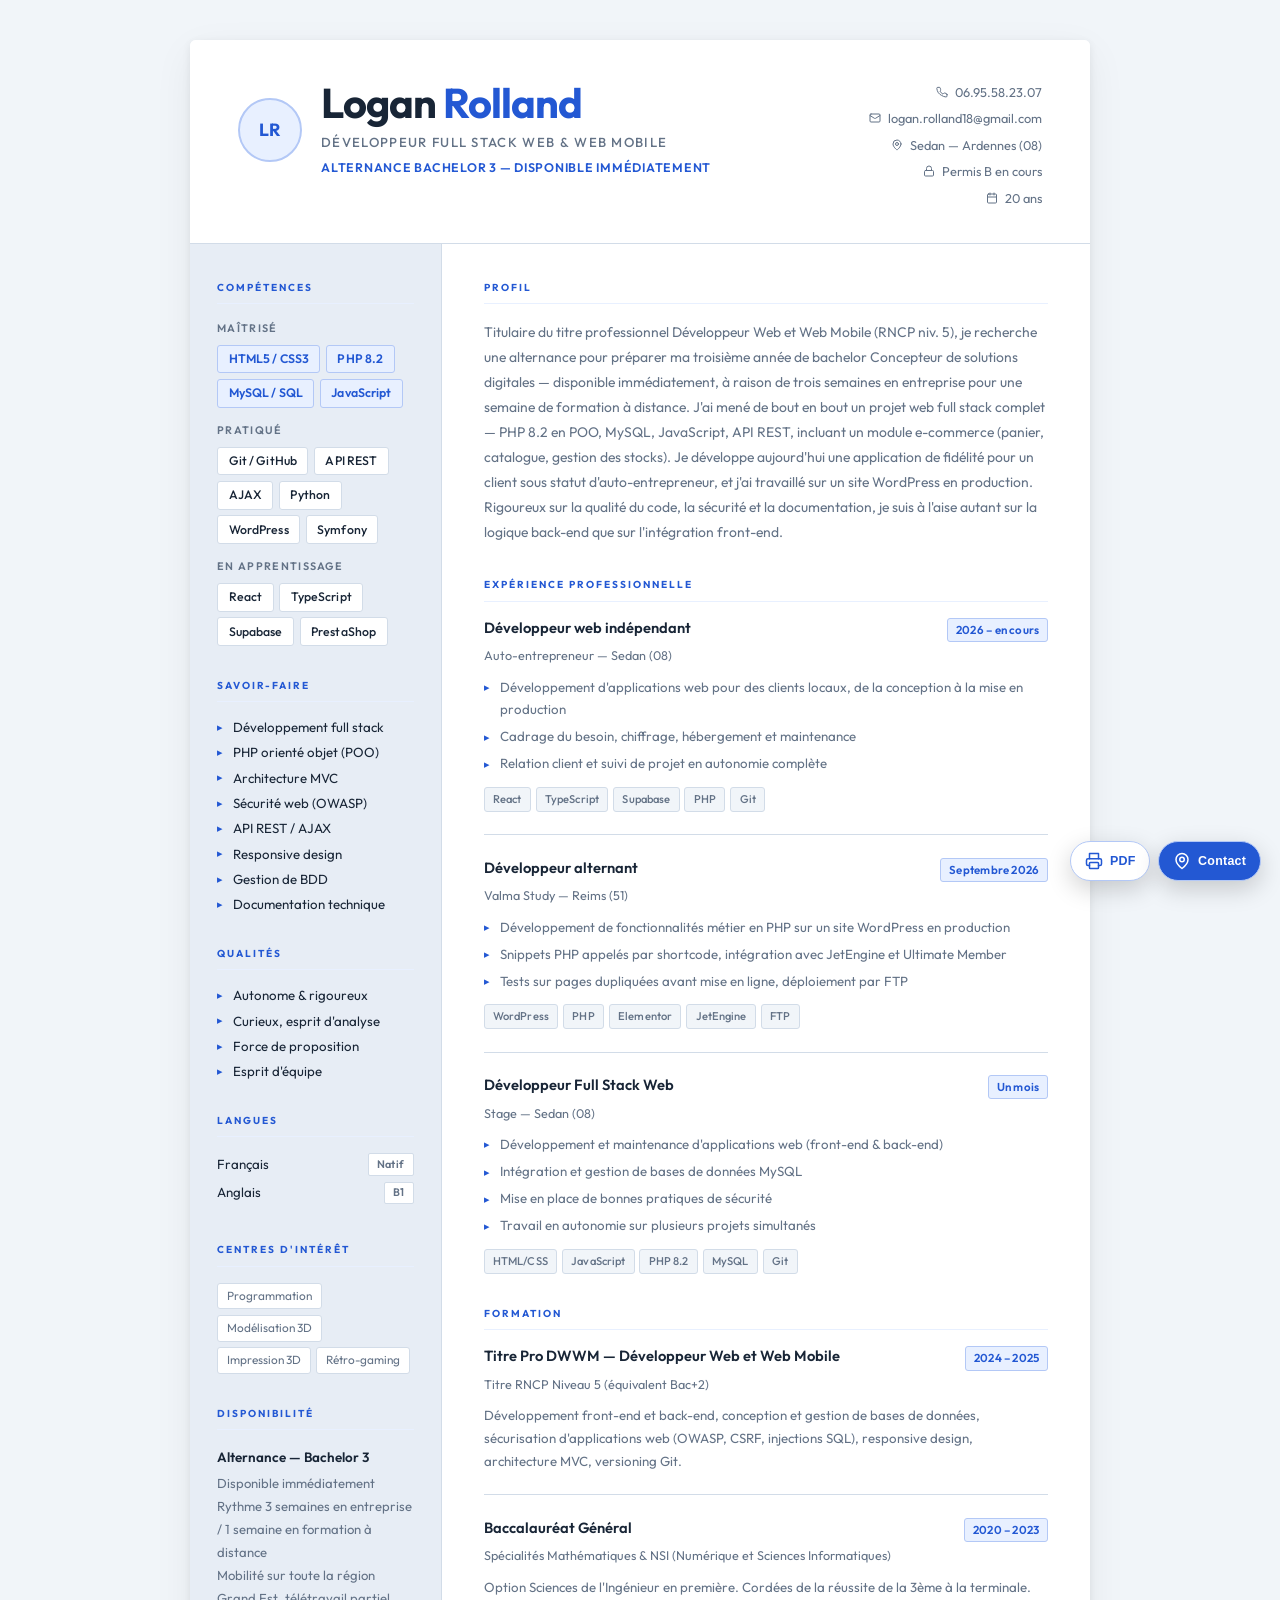
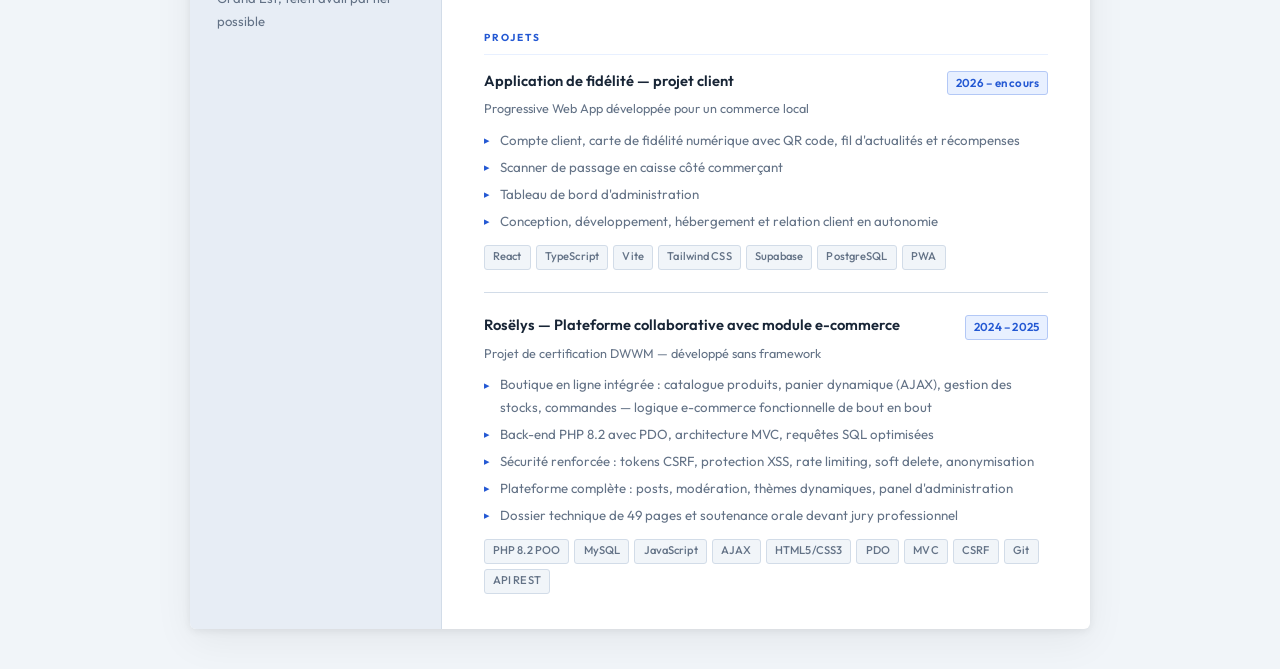
==== index.html @ e13dcbf6 "Bouton imprimer / enregistrer en PDF Le CV tient sur une page A4 : l'enregistrer en PDF produit un v" ====
<!DOCTYPE html>
<html lang="fr">
<head>
<meta charset="UTF-8">
<!-- La page se presente comme un document : le telephone adopte la largeur
     de la mise en page et l'ajuste a l'ecran, comme une visionneuse PDF.
     Le pincement pour zoomer reste actif (aucun user-scalable=no).
     Sur ordinateur cette balise est ignoree. Revenir au reflux mobile :
     remettre content="width=device-width, initial-scale=1.0". -->
<meta name="viewport" content="width=940">
<title>CV – Logan Rolland – Développeur Full Stack Web &amp; Web Mobile</title>
<link rel="stylesheet" href="styles.css">
<link href="https://fonts.googleapis.com/css2?family=Outfit:wght@300;400;500;600;700&display=swap" rel="stylesheet">
</head>
<body>
<div class="page">

  <header class="header">
    <div class="header-left">
      <div class="header-identity">
        <div class="avatar" aria-label="Photo de profil">LR</div>
        <div>
          <div class="name">Logan <em>Rolland</em></div>
          <div class="headline">Développeur Full Stack Web &amp; Web Mobile</div>
          <div class="headline-sub">Alternance Bachelor 3 — disponible immédiatement</div>
        </div>
      </div>
    </div>
    <div class="contacts">
      <a class="hc" href="tel:0695582307">
        <svg width="12" height="12" viewBox="0 0 24 24" fill="none" stroke="currentColor" stroke-width="2" stroke-linecap="round" stroke-linejoin="round"><path d="M22 16.92v3a2 2 0 0 1-2.18 2 19.79 19.79 0 0 1-8.63-3.07A19.5 19.5 0 0 1 4.69 13.5a19.79 19.79 0 0 1-3.07-8.67A2 2 0 0 1 3.6 2.69h3a2 2 0 0 1 2 1.72c.127.96.36 1.903.7 2.81a2 2 0 0 1-.45 2.11L7.91 10.24a16 16 0 0 0 6 6l1.62-1.62a2 2 0 0 1 2.11-.45c.907.34 1.85.573 2.81.7A2 2 0 0 1 22 16.92z"></path></svg>
        06.95.58.23.07
      </a>
      <a class="hc" href="mailto:logan.rolland18@gmail.com">
        <svg width="12" height="12" viewBox="0 0 24 24" fill="none" stroke="currentColor" stroke-width="2" stroke-linecap="round" stroke-linejoin="round"><rect width="20" height="16" x="2" y="4" rx="2"></rect><path d="m22 7-8.97 5.7a1.94 1.94 0 0 1-2.06 0L2 7"></path></svg>
        logan.rolland18@gmail.com
      </a>
      <span class="hc">
        <svg width="12" height="12" viewBox="0 0 24 24" fill="none" stroke="currentColor" stroke-width="2" stroke-linecap="round" stroke-linejoin="round"><path d="M20 10c0 6-8 12-8 12s-8-6-8-12a8 8 0 0 1 16 0Z"></path><circle cx="12" cy="10" r="3"></circle></svg>
        Sedan — Ardennes (08)
      </span>
      <span class="hc">
        <svg width="12" height="12" viewBox="0 0 24 24" fill="none" stroke="currentColor" stroke-width="2" stroke-linecap="round" stroke-linejoin="round"><rect width="18" height="11" x="3" y="11" rx="2"></rect><path d="M7 11V7a5 5 0 0 1 10 0v4"></path></svg>
        Permis B en cours
      </span>
      <span class="hc">
        <svg width="12" height="12" viewBox="0 0 24 24" fill="none" stroke="currentColor" stroke-width="2" stroke-linecap="round" stroke-linejoin="round"><rect x="3" y="4" width="18" height="18" rx="2"></rect><path d="M16 2v4M8 2v4M3 10h18"></path></svg>
        20 ans
      </span>
    </div>
  </header>

  <div class="body">

    <aside class="sidebar">

      <section>
        <div class="st">Compétences</div>

        <div class="skill-group">
          <div class="skill-group-label">Maîtrisé</div>
          <div class="skill-tags">
            <span class="stag hi">HTML5 / CSS3</span>
            <span class="stag hi">PHP 8.2</span>
            <span class="stag hi">MySQL / SQL</span>
            <span class="stag hi">JavaScript</span>
          </div>
        </div>

        <div class="skill-group">
          <div class="skill-group-label">Pratiqué</div>
          <div class="skill-tags">
            <span class="stag">Git / GitHub</span>
            <span class="stag">API REST</span>
            <span class="stag">AJAX</span>
            <span class="stag">Python</span>
            <span class="stag">WordPress</span>
            <span class="stag">Symfony</span>
          </div>
        </div>

        <div class="skill-group">
          <div class="skill-group-label">En apprentissage</div>
          <div class="skill-tags">
            <span class="stag">React</span>
            <span class="stag">TypeScript</span>
            <span class="stag">Supabase</span>
            <span class="stag">PrestaShop</span>
          </div>
        </div>
      </section>

      <section>
        <div class="st">Savoir-faire</div>
        <div class="soft-list">
          <div class="soft-item">Développement full stack</div>
          <div class="soft-item">PHP orienté objet (POO)</div>
          <div class="soft-item">Architecture MVC</div>
          <div class="soft-item">Sécurité web (OWASP)</div>
          <div class="soft-item">API REST / AJAX</div>
          <div class="soft-item">Responsive design</div>
          <div class="soft-item">Gestion de BDD</div>
          <div class="soft-item">Documentation technique</div>
        </div>
      </section>

      <section>
        <div class="st">Qualités</div>
        <div class="soft-list">
          <div class="soft-item">Autonome &amp; rigoureux</div>
          <div class="soft-item">Curieux, esprit d'analyse</div>
          <div class="soft-item">Force de proposition</div>
          <div class="soft-item">Esprit d'équipe</div>
        </div>
      </section>

      <section>
        <div class="st">Langues</div>
        <div class="lang-row"><span>Français</span><span class="lbadge">Natif</span></div>
        <div class="lang-row"><span>Anglais</span><span class="lbadge">B1</span></div>
      </section>

      <section>
        <div class="st">Centres d'intérêt</div>
        <div class="hobby-tags">
          <span class="htag">Programmation</span>
          <span class="htag">Modélisation 3D</span>
          <span class="htag">Impression 3D</span>
          <span class="htag">Rétro-gaming</span>
        </div>
      </section>

      <section>
        <div class="st">Disponibilité</div>
        <div class="dispo">
          <strong>Alternance — Bachelor 3</strong>
          Disponible immédiatement<br>
          Rythme 3 semaines en entreprise / 1 semaine en formation à distance<br>
          Mobilité sur toute la région Grand Est, télétravail partiel possible
        </div>
      </section>

    </aside>

    <main class="main">

      <section>
        <div class="st">Profil</div>
        <div class="profil">
          Titulaire du titre professionnel Développeur Web et Web Mobile (RNCP niv. 5), je recherche une alternance pour préparer ma troisième année de bachelor Concepteur de solutions digitales — disponible immédiatement, à raison de trois semaines en entreprise pour une semaine de formation à distance. J'ai mené de bout en bout un projet web full stack complet — PHP 8.2 en POO, MySQL, JavaScript, API REST, incluant un module e-commerce (panier, catalogue, gestion des stocks). Je développe aujourd'hui une application de fidélité pour un client sous statut d'auto-entrepreneur, et j'ai travaillé sur un site WordPress en production. Rigoureux sur la qualité du code, la sécurité et la documentation, je suis à l'aise autant sur la logique back-end que sur l'intégration front-end.
        </div>
      </section>

      <section>
        <div class="st">Expérience professionnelle</div>

        <div class="card">
          <div class="card-head">
            <div class="card-title">Développeur web indépendant</div>
            <span class="card-date">2026 – en cours</span>
          </div>
          <div class="card-sub">Auto-entrepreneur — Sedan (08)</div>
          <div class="card-desc">
            <ul>
              <li>Développement d'applications web pour des clients locaux, de la conception à la mise en production</li>
              <li>Cadrage du besoin, chiffrage, hébergement et maintenance</li>
              <li>Relation client et suivi de projet en autonomie complète</li>
            </ul>
          </div>
          <div class="tags">
            <span class="tag">React</span>
            <span class="tag">TypeScript</span>
            <span class="tag">Supabase</span>
            <span class="tag">PHP</span>
            <span class="tag">Git</span>
          </div>
        </div>

        <div class="card">
          <div class="card-head">
            <div class="card-title">Développeur alternant</div>
            <span class="card-date">Septembre 2026</span>
          </div>
          <div class="card-sub">Valma Study — Reims (51)</div>
          <div class="card-desc">
            <ul>
              <li>Développement de fonctionnalités métier en PHP sur un site WordPress en production</li>
              <li>Snippets PHP appelés par shortcode, intégration avec JetEngine et Ultimate Member</li>
              <li>Tests sur pages dupliquées avant mise en ligne, déploiement par FTP</li>
            </ul>
          </div>
          <div class="tags">
            <span class="tag">WordPress</span>
            <span class="tag">PHP</span>
            <span class="tag">Elementor</span>
            <span class="tag">JetEngine</span>
            <span class="tag">FTP</span>
          </div>
        </div>

        <div class="card">
          <div class="card-head">
            <div class="card-title">Développeur Full Stack Web</div>
            <span class="card-date">Un mois</span>
          </div>
          <div class="card-sub">Stage — Sedan (08)</div>
          <div class="card-desc">
            <ul>
              <li>Développement et maintenance d'applications web (front-end &amp; back-end)</li>
              <li>Intégration et gestion de bases de données MySQL</li>
              <li>Mise en place de bonnes pratiques de sécurité</li>
              <li>Travail en autonomie sur plusieurs projets simultanés</li>
            </ul>
          </div>
          <div class="tags">
            <span class="tag">HTML/CSS</span>
            <span class="tag">JavaScript</span>
            <span class="tag">PHP 8.2</span>
            <span class="tag">MySQL</span>
            <span class="tag">Git</span>
          </div>
        </div>
      </section>

      <section>
        <div class="st">Formation</div>

        <div class="card">
          <div class="card-head">
            <div class="card-title">Titre Pro DWWM — Développeur Web et Web Mobile</div>
            <span class="card-date">2024 – 2025</span>
          </div>
          <div class="card-sub">Titre RNCP Niveau 5 (équivalent Bac+2)</div>
          <div class="card-desc">
            Développement front-end et back-end, conception et gestion de bases de données, sécurisation d'applications web (OWASP, CSRF, injections SQL), responsive design, architecture MVC, versioning Git.
          </div>
        </div>

        <div class="card">
          <div class="card-head">
            <div class="card-title">Baccalauréat Général</div>
            <span class="card-date">2020 – 2023</span>
          </div>
          <div class="card-sub">Spécialités Mathématiques &amp; NSI (Numérique et Sciences Informatiques)</div>
          <div class="card-desc">
            Option Sciences de l'Ingénieur en première. Cordées de la réussite de la 3ème à la terminale.
          </div>
        </div>
      </section>

      <section>
        <div class="st">Projets</div>

        <div class="card">
          <div class="card-head">
            <div class="card-title">Application de fidélité — projet client</div>
            <span class="card-date">2026 – en cours</span>
          </div>
          <div class="card-sub">Progressive Web App développée pour un commerce local</div>
          <div class="card-desc">
            <ul>
              <li>Compte client, carte de fidélité numérique avec QR code, fil d'actualités et récompenses</li>
              <li>Scanner de passage en caisse côté commerçant</li>
              <li>Tableau de bord d'administration</li>
              <li>Conception, développement, hébergement et relation client en autonomie</li>
            </ul>
          </div>
          <div class="tags">
            <span class="tag">React</span>
            <span class="tag">TypeScript</span>
            <span class="tag">Vite</span>
            <span class="tag">Tailwind CSS</span>
            <span class="tag">Supabase</span>
            <span class="tag">PostgreSQL</span>
            <span class="tag">PWA</span>
          </div>
        </div>

        <div class="card">
          <div class="card-head">
            <div class="card-title">Rosëlys — Plateforme collaborative avec module e-commerce</div>
            <span class="card-date">2024 – 2025</span>
          </div>
          <div class="card-sub">Projet de certification DWWM — développé sans framework</div>
          <div class="card-desc">
            <ul>
              <li>Boutique en ligne intégrée : catalogue produits, panier dynamique (AJAX), gestion des stocks, commandes — logique e-commerce fonctionnelle de bout en bout</li>
              <li>Back-end PHP 8.2 avec PDO, architecture MVC, requêtes SQL optimisées</li>
              <li>Sécurité renforcée : tokens CSRF, protection XSS, rate limiting, soft delete, anonymisation</li>
              <li>Plateforme complète : posts, modération, thèmes dynamiques, panel d'administration</li>
              <li>Dossier technique de 49 pages et soutenance orale devant jury professionnel</li>
            </ul>
          </div>
          <div class="tags">
            <span class="tag">PHP 8.2 POO</span>
            <span class="tag">MySQL</span>
            <span class="tag">JavaScript</span>
            <span class="tag">AJAX</span>
            <span class="tag">HTML5/CSS3</span>
            <span class="tag">PDO</span>
            <span class="tag">MVC</span>
            <span class="tag">CSRF</span>
            <span class="tag">Git</span>
            <span class="tag">API REST</span>
          </div>
        </div>
      </section>

    </main>
  </div>
</div>

<div class="actions">
<button class="action-fab print-fab" type="button" aria-label="Imprimer ou enregistrer en PDF">
  <svg width="18" height="18" viewBox="0 0 24 24" fill="none" stroke="currentColor" stroke-width="2" stroke-linecap="round" stroke-linejoin="round" aria-hidden="true"><path d="M6 9V2h12v7"></path><path d="M6 18H4a2 2 0 0 1-2-2v-5a2 2 0 0 1 2-2h16a2 2 0 0 1 2 2v5a2 2 0 0 1-2 2h-2"></path><rect x="6" y="14" width="12" height="8" rx="1"></rect></svg>
  <span>PDF</span>
</button>
<button class="action-fab contact-fab" type="button" aria-controls="contact-panel" aria-expanded="false" aria-label="Ouvrir les contacts">
  <svg width="18" height="18" viewBox="0 0 24 24" fill="none" stroke="currentColor" stroke-width="2" stroke-linecap="round" stroke-linejoin="round" aria-hidden="true"><path d="M20 10c0 6-8 12-8 12s-8-6-8-12a8 8 0 0 1 16 0Z"></path><circle cx="12" cy="10" r="3"></circle></svg>
  <span>Contact</span>
</button>
</div>

<div class="contact-backdrop" aria-hidden="true"></div>

<aside id="contact-panel" class="contact-panel" aria-hidden="true">
  <div class="contact-panel-head">
    <strong>Me contacter</strong>
    <button class="contact-close" type="button" aria-label="Fermer le panneau de contact">×</button>
  </div>
  <div class="contact-panel-list">
    <a href="mailto:logan.rolland18@gmail.com">logan.rolland18@gmail.com</a>
    <a href="tel:0695582307">06.95.58.23.07</a>
    <a href="https://maps.google.com/?q=Sedan+Ardennes" target="_blank" rel="noopener noreferrer">Sedan — Ardennes (08)</a>
    <a href="https://github.com/loganrolland18" target="_blank" rel="noopener noreferrer">github.com/loganrolland18</a>
  </div>
</aside>

<script>
  (function () {
    const imprimer = document.querySelector('.print-fab');
    if (imprimer) {
      imprimer.addEventListener('click', function () {
        window.print();
      });
    }

    const fab = document.querySelector('.contact-fab');
    const backdrop = document.querySelector('.contact-backdrop');
    const panel = document.querySelector('#contact-panel');
    const closeBtn = document.querySelector('.contact-close');

    if (!fab || !backdrop || !panel || !closeBtn) {
      return;
    }

    const closePanel = function () {
      panel.classList.remove('open');
      backdrop.classList.remove('open');
      document.body.classList.remove('contact-open');
      panel.setAttribute('aria-hidden', 'true');
      fab.setAttribute('aria-expanded', 'false');
    };

    const openPanel = function () {
      panel.classList.add('open');
      backdrop.classList.add('open');
      document.body.classList.add('contact-open');
      panel.setAttribute('aria-hidden', 'false');
      fab.setAttribute('aria-expanded', 'true');
    };

    fab.addEventListener('click', function () {
      if (panel.classList.contains('open')) {
        closePanel();
      } else {
        openPanel();
      }
    });

    closeBtn.addEventListener('click', closePanel);
    backdrop.addEventListener('click', closePanel);

    document.addEventListener('keydown', function (event) {
      if (event.key === 'Escape') {
        closePanel();
      }
    });

    document.addEventListener('click', function (event) {
      if (!panel.contains(event.target) && !fab.contains(event.target)) {
        closePanel();
      }
    });
  })();
</script>

</body>
</html>
---- styles.css ----
:root {
  --bg:           #f1f5f9;
  --surface:      #ffffff;
  --sidebar:      #e7edf5;
  --text:         #182536;
  --muted:        #637286;
  --border:       #d2dce8;
  --accent:       #2358d3;
  --accent-bg:    #e8f0ff;
  --accent-border:#b3c8f6;
}

*, *::before, *::after { box-sizing: border-box; margin: 0; padding: 0; }

/* Quand la page est plus large que l'ecran, les navigateurs mobiles gonflent
   d'eux-memes les paragraphes longs. La mise en page cesse alors d'etre celle
   du document. On rend la main au CSS. */
html {
  -webkit-text-size-adjust: 100%;
  text-size-adjust: 100%;
  overflow-x: clip;
}

body {
  font-family: 'Outfit', sans-serif;
  background: var(--bg);
  color: var(--text);
  padding: 2.5rem 1rem;
  font-size: 14px;
  line-height: 1.6;
  -webkit-print-color-adjust: exact;
  print-color-adjust: exact;
}

.page {
  max-width: 900px;
  margin: 0 auto;
  background: var(--surface);
  border-radius: 6px;
  overflow: hidden;
  box-shadow: 0 2px 8px rgba(0,0,0,0.07), 0 12px 40px rgba(0,0,0,0.06);
}

.header {
  padding: 2.6rem 3rem 2.2rem;
  background: var(--surface);
  border-bottom: 1px solid var(--border);
  display: flex;
  justify-content: space-between;
  align-items: flex-start;
  gap: 2rem;
}

.header-identity {
  display: flex;
  align-items: center;
  gap: 1.2rem;
}

.avatar {
  width: 64px;
  height: 64px;
  border-radius: 50%;
  background: var(--accent-bg);
  border: 2px solid var(--accent-border);
  color: var(--accent);
  font-size: 1.1rem;
  font-weight: 700;
  display: flex;
  align-items: center;
  justify-content: center;
  flex-shrink: 0;
  letter-spacing: 0.04em;
}

.name {
  font-size: 2.6rem;
  font-weight: 700;
  letter-spacing: -0.025em;
  color: var(--text);
  line-height: 1;
}
.name em {
  color: var(--accent);
  font-style: normal;
}

.headline {
  font-size: 0.82rem;
  font-weight: 500;
  color: var(--muted);
  margin-top: 0.55rem;
  letter-spacing: 0.1em;
  text-transform: uppercase;
}

.headline-sub {
  font-size: 0.78rem;
  font-weight: 600;
  color: var(--accent);
  margin-top: 0.3rem;
  letter-spacing: 0.06em;
  text-transform: uppercase;
}

.contacts {
  display: flex;
  flex-direction: column;
  gap: 0.38rem;
  align-items: flex-end;
}

.hc {
  display: flex;
  align-items: center;
  gap: 0.42rem;
  color: var(--muted);
  font-size: 0.8rem;
  text-decoration: none;
  font-weight: 400;
  transition: color 0.15s;
}
.hc:hover { color: var(--accent); }
.hc svg { flex-shrink: 0; }

.body {
  display: grid;
  grid-template-columns: 252px 1fr;
}

.sidebar {
  background: var(--sidebar);
  border-right: 1px solid var(--border);
  padding: 2.2rem 1.7rem;
  display: flex;
  flex-direction: column;
  gap: 2rem;
}

.main {
  padding: 2.2rem 2.6rem;
  display: flex;
  flex-direction: column;
  gap: 2rem;
}

.st {
  font-size: 0.63rem;
  font-weight: 700;
  letter-spacing: 0.2em;
  text-transform: uppercase;
  color: var(--accent);
  margin-bottom: 1rem;
  padding-bottom: 0.45rem;
  border-bottom: 1.5px solid var(--accent-bg);
}

.skill-group {
  margin-bottom: 0.9rem;
}
.skill-group:last-child { margin-bottom: 0; }

.skill-group-label {
  font-size: 0.68rem;
  font-weight: 600;
  color: var(--muted);
  text-transform: uppercase;
  letter-spacing: 0.12em;
  margin-bottom: 0.45rem;
}

.skill-tags {
  display: flex;
  flex-wrap: wrap;
  gap: 0.35rem;
}

.stag {
  font-size: 0.77rem;
  font-weight: 500;
  padding: 0.22rem 0.65rem;
  border-radius: 3px;
  background: var(--surface);
  color: var(--text);
  border: 1px solid var(--border);
  letter-spacing: 0.01em;
}
.stag.hi {
  background: var(--accent-bg);
  border-color: var(--accent-border);
  color: var(--accent);
  font-weight: 600;
}

.soft-list {
  display: flex;
  flex-direction: column;
  gap: 0.42rem;
}
.soft-item {
  font-size: 0.83rem;
  color: var(--text);
  font-weight: 400;
  padding-left: 1rem;
  position: relative;
  line-height: 1.4;
}
.soft-item::before {
  content: '▸';
  position: absolute;
  left: 0;
  color: var(--accent);
  font-size: 0.68rem;
  top: 0.15em;
}

.lang-row {
  display: flex;
  justify-content: space-between;
  align-items: center;
  font-size: 0.83rem;
  margin-bottom: 0.38rem;
}
.lbadge {
  font-size: 0.68rem;
  font-weight: 600;
  padding: 0.1rem 0.5rem;
  border-radius: 2px;
  background: var(--surface);
  border: 1px solid var(--border);
  color: var(--muted);
  letter-spacing: 0.04em;
}

.hobby-tags {
  display: flex;
  flex-wrap: wrap;
  gap: 0.35rem;
}
.htag {
  font-size: 0.74rem;
  padding: 0.18rem 0.55rem;
  border-radius: 3px;
  background: var(--surface);
  border: 1px solid var(--border);
  color: var(--muted);
}

.dispo {
  font-size: 0.82rem;
  color: var(--muted);
  line-height: 1.75;
}
.dispo strong {
  display: block;
  font-weight: 600;
  color: var(--text);
  font-size: 0.84rem;
  margin-bottom: 0.15rem;
}

.profil {
  font-size: 0.87rem;
  line-height: 1.8;
  color: var(--muted);
  font-weight: 400;
}

.card {
  padding-bottom: 1.4rem;
  margin-bottom: 1.4rem;
  border-bottom: 1px solid var(--border);
}
.card:last-child {
  padding-bottom: 0;
  margin-bottom: 0;
  border-bottom: none;
}

.card-head {
  display: flex;
  justify-content: space-between;
  align-items: flex-start;
  gap: 1rem;
  margin-bottom: 0.2rem;
}
.card-title {
  font-size: 0.92rem;
  font-weight: 600;
  color: var(--text);
  line-height: 1.35;
}
.card-date {
  font-size: 0.72rem;
  font-weight: 600;
  color: var(--accent);
  background: var(--accent-bg);
  border: 1px solid var(--accent-border);
  padding: 0.12rem 0.5rem;
  border-radius: 3px;
  white-space: nowrap;
  flex-shrink: 0;
  letter-spacing: 0.02em;
}
.card-sub {
  font-size: 0.79rem;
  color: var(--muted);
  margin-bottom: 0.65rem;
  font-weight: 400;
}
.card-desc {
  font-size: 0.83rem;
  color: var(--muted);
  line-height: 1.7;
}
.card-desc ul {
  display: flex;
  flex-direction: column;
  gap: 0.28rem;
  padding: 0;
}
.card-desc li {
  list-style: none;
  position: relative;
  padding-left: 1rem;
}
.card-desc li::before {
  content: '▸';
  position: absolute;
  left: 0;
  color: var(--accent);
  font-size: 0.68rem;
  top: 0.2em;
}

.tags {
  display: flex;
  flex-wrap: wrap;
  gap: 0.3rem;
  margin-top: 0.75rem;
}
.tag {
  font-size: 0.7rem;
  font-weight: 500;
  padding: 0.16rem 0.52rem;
  border-radius: 3px;
  background: var(--bg);
  border: 1px solid var(--border);
  color: var(--muted);
  letter-spacing: 0.01em;
}

/* Barre d'actions : imprimer / enregistrer en PDF, et contacts. Sur
   telephone il n'existe aucun equivalent de Ctrl+P ; sans ce bouton,
   l'enregistrement du CV en PDF reste introuvable. */
.actions {
  position: fixed;
  right: 1.2rem;
  bottom: 1.2rem;
  z-index: 40;
  display: flex;
  align-items: center;
  gap: 0.5rem;
}

.action-fab {
  display: inline-flex;
  align-items: center;
  gap: 0.45rem;
  padding: 0.62rem 0.85rem;
  border-radius: 999px;
  border: 1px solid var(--accent-border);
  background: var(--accent);
  color: #fff;
  font-size: 0.78rem;
  font-weight: 600;
  letter-spacing: 0.02em;
  text-decoration: none;
  box-shadow: 0 8px 24px rgba(0, 0, 0, 0.18);
  transition: transform 0.16s ease, box-shadow 0.16s ease, filter 0.16s ease;
  cursor: pointer;
}

.action-fab:hover {
  transform: translateY(-2px);
  box-shadow: 0 12px 28px rgba(0, 0, 0, 0.24);
  filter: brightness(1.03);
}

.action-fab:focus-visible {
  outline: 2px solid var(--accent-border);
  outline-offset: 2px;
}

/* Le bouton d'impression est secondaire : meme gabarit, teinte sobre, pour
   que l'appel reste l'action mise en avant. */
.print-fab {
  background: var(--surface);
  color: var(--accent);
  border-color: var(--accent-border);
}
.print-fab:hover { background: var(--accent-bg); }

.contact-backdrop {
  position: fixed;
  inset: 0;
  z-index: 38;
  background: rgba(25, 24, 28, 0.14);
  backdrop-filter: blur(4px);
  -webkit-backdrop-filter: blur(4px);
  opacity: 0;
  pointer-events: none;
  transition: opacity 0.2s ease;
}

/* Hors ouverture, le voile est retire du flux : etant en position fixe, il
   echappe au rognage et suffisait a provoquer un defilement horizontal d'un
   pixel quand la largeur de mise en page n'est pas entiere. */
.contact-backdrop:not(.open) { display: none; }

.contact-backdrop.open {
  opacity: 1;
  pointer-events: auto;
}

.contact-panel {
  position: fixed;
  right: 1.2rem;
  bottom: 4.3rem;
  z-index: 39;
  width: min(320px, calc(100vw - 2rem));
  border: 1px solid var(--accent-border);
  border-radius: 10px;
  background: var(--surface);
  box-shadow: 0 10px 30px rgba(0, 0, 0, 0.2);
  padding: 0.95rem;
  transform: translateY(12px);
  opacity: 0;
  pointer-events: none;
  transition: transform 0.2s ease, opacity 0.2s ease;
}

.contact-panel.open {
  transform: translateY(0);
  opacity: 1;
  pointer-events: auto;
}

.contact-panel-head {
  display: flex;
  justify-content: space-between;
  align-items: center;
  margin-bottom: 0.75rem;
}

.contact-panel-head strong {
  color: var(--text);
  font-size: 0.88rem;
}

.contact-close {
  border: 1px solid var(--border);
  background: var(--bg);
  color: var(--muted);
  width: 24px;
  height: 24px;
  border-radius: 6px;
  line-height: 1;
  cursor: pointer;
}

.contact-panel-list {
  display: flex;
  flex-direction: column;
  gap: 0.35rem;
}

.contact-panel-list a {
  font-size: 0.82rem;
  text-decoration: none;
  color: var(--muted);
  border: 1px solid var(--border);
  border-radius: 6px;
  padding: 0.45rem 0.55rem;
  background: var(--bg);
  opacity: 0;
  transform: translateY(6px);
  transition: color 0.16s ease, border-color 0.16s ease, background 0.16s ease;
}

.contact-panel.open .contact-panel-list a {
  opacity: 1;
  transform: translateY(0);
  transition:
    opacity 0.22s ease,
    transform 0.22s ease,
    color 0.16s ease,
    border-color 0.16s ease,
    background 0.16s ease;
}

.contact-panel.open .contact-panel-list a:nth-child(1) { transition-delay: 0.03s; }
.contact-panel.open .contact-panel-list a:nth-child(2) { transition-delay: 0.07s; }
.contact-panel.open .contact-panel-list a:nth-child(3) { transition-delay: 0.11s; }
.contact-panel.open .contact-panel-list a:nth-child(4) { transition-delay: 0.15s; }

.contact-panel-list a:hover {
  color: var(--accent);
  border-color: var(--accent-border);
  background: var(--accent-bg);
}

/* ------------------------------------------------------------------
   Ecrans etroits : le CV garde sa nature de document.
   La structure est celle de la page imprimee — feuille posee sur un fond,
   en-tete, bandeau de reperes trame, puis le corps — au lieu d'une suite
   de blocs empiles qui ferait ecran d'application.
   ------------------------------------------------------------------ */
@media screen and (max-width: 768px) {
  body {
    padding: 1.15rem 0.85rem 2.6rem;
    font-size: 13.5px;
  }

  /* La feuille reste une feuille : bords nets, ombre courte, fond visible
     tout autour, comme un PDF dans une visionneuse. */
  .page {
    border-radius: 3px;
    box-shadow: 0 1px 2px rgba(20, 35, 60, 0.10), 0 10px 28px rgba(20, 35, 60, 0.08);
  }

  .header {
    flex-direction: column;
    align-items: stretch;
    padding: 1.5rem 1.25rem 1.1rem;
    gap: 1rem;
  }

  .header-identity { gap: 0.9rem; }

  .avatar {
    width: 46px;
    height: 46px;
    font-size: 0.82rem;
    border-width: 1.5px;
  }

  .name { font-size: 1.55rem; }
  .headline { font-size: 0.7rem; margin-top: 0.38rem; }
  .headline-sub { font-size: 0.68rem; margin-top: 0.22rem; }

  .contacts {
    flex-direction: row;
    flex-wrap: wrap;
    align-items: flex-start;
    gap: 0.4rem 1.15rem;
    padding-top: 0.85rem;
    border-top: 1px solid var(--border);
  }
  .hc { font-size: 0.76rem; }

  /* Meme decoupe qu'a l'impression : plus de grille deux colonnes, un flux. */
  .body {
    display: block;
    grid-template-columns: none;
  }

  .sidebar {
    display: block;
    columns: 2;
    column-gap: 1.1rem;
    border-right: none;
    border-bottom: 1px solid var(--border);
    padding: 1.1rem 1.25rem;
  }

  /* Les etiquettes de competences ont besoin de toute la largeur pour
     s'aligner ; les listes courtes qui suivent tiennent sur deux colonnes.
     Sans ca, le bandeau fait deux ecrans avant le moindre contenu de CV. */
  .sidebar section:first-child { column-span: all; }

  .sidebar section {
    break-inside: avoid;
    margin-bottom: 0.95rem;
  }
  .sidebar section:last-child { margin-bottom: 0; }

  /* Les puces ::before sont positionnees en absolu : une rupture de colonne
     les detache de leur ligne. Dans le bandeau, elles repassent en flux. */
  .sidebar .soft-item { padding-left: 0; position: static; }
  .sidebar .soft-item::before {
    position: static;
    display: inline;
    margin-right: 0.35rem;
  }
  .sidebar .soft-item,
  .sidebar .lang-row,
  .sidebar .skill-group,
  .sidebar .hobby-tags { break-inside: avoid; }

  .st { margin-bottom: 0.6rem; padding-bottom: 0.35rem; }
  .skill-group { margin-bottom: 0.6rem; }
  .skill-tags { gap: 0.26rem; }
  .stag { font-size: 0.72rem; padding: 0.15rem 0.45rem; }
  .skill-group-label { margin-bottom: 0.35rem; }
  .soft-list { gap: 0.3rem; }
  .soft-item { font-size: 0.77rem; line-height: 1.35; }
  .lang-row { margin-bottom: 0.3rem; }
  .hobby-tags { gap: 0.26rem; }
  .htag { font-size: 0.71rem; }
  .dispo { font-size: 0.76rem; line-height: 1.5; }

  .main {
    display: block;
    padding: 1.2rem 1.25rem 1.4rem;
  }
  .main section { margin-bottom: 1.5rem; }
  .main section:last-child { margin-bottom: 0; }

  .profil { font-size: 0.83rem; line-height: 1.75; }

  .card-title { font-size: 0.87rem; }
  .card-sub { font-size: 0.77rem; }
  .card-desc { font-size: 0.8rem; }

  /* Bouton d'appel : present, mais discret pour ne pas faire application. */
  .actions { right: 0.85rem; bottom: 0.85rem; gap: 0.4rem; }
  .action-fab {
    padding: 0.5rem 0.7rem;
    font-size: 0.74rem;
    box-shadow: 0 4px 14px rgba(20, 35, 60, 0.22);
  }

  .contact-panel {
    right: 0.85rem;
    bottom: 3.6rem;
    width: min(300px, calc(100vw - 1.7rem));
  }
}

/* Petit telephone : le bandeau ne tient plus sur deux colonnes sans hacher
   les intitules en mots isoles. */
@media screen and (max-width: 440px) {
  body { padding: 0.9rem 0.65rem 2.4rem; }

  .sidebar { column-gap: 0.9rem; padding: 1rem 1.05rem; }

  .header { padding: 1.3rem 1.1rem 1rem; }
  .main { padding: 1.05rem 1.1rem 1.25rem; }

  .name { font-size: 1.45rem; }

  /* La date passe sous l'intitule du poste : cote a cote, elle ecrase le
     titre sur deux ou trois lignes. */
  .card-head {
    flex-direction: column;
    align-items: flex-start;
    gap: 0.3rem;
  }
  .card-date { align-self: flex-start; }
}

@media (prefers-reduced-motion: reduce) {
  .action-fab,
  .contact-panel,
  .contact-backdrop,
  .contact-panel-list a {
    transition: none !important;
  }
  .contact-panel-list a {
    opacity: 1;
    transform: none;
  }
}

@media print {
  * { -webkit-print-color-adjust: exact !important; print-color-adjust: exact !important; }

  @page { margin: 0.5cm 0.6cm; size: A4 portrait; }

  html, body { background: #fff; }

  body {
    padding: 0;
    margin: 0;
    font-size: 10.5px;
    line-height: 1.4;
  }

  /* overflow:hidden tronque tout ce qui depasse la premiere feuille. */
  .page {
    box-shadow: none;
    border-radius: 0;
    max-width: 100%;
    width: 100%;
    overflow: visible;
  }

  .actions,
  .contact-backdrop,
  .contact-panel { display: none !important; }

  /* Mise en page identique a l'ecran : deux colonnes, barre laterale a
     gauche. Elle ne tient que si le document reste sur UNE feuille — au-dela,
     Chrome fragmente mal la grille et laisse de grands vides dans la colonne
     etroite. Tout le reste de ce bloc sert donc a gagner de la hauteur sur
     les espacements, sans reduire la taille du texte. */
  .body {
    display: grid;
    grid-template-columns: 192px 1fr;
  }

  .sidebar { display: flex; columns: auto; }
  .main { display: flex; }

  .header {
    padding: 0.5rem 0.95rem 0.45rem;
    gap: 0.75rem;
  }

  .avatar { width: 40px; height: 40px; font-size: 0.72rem; border-width: 1.5px; }
  .header-identity { gap: 0.75rem; }

  .name { font-size: 1.4rem; }
  .headline { font-size: 0.63rem; margin-top: 0.22rem; letter-spacing: 0.09em; }
  .headline-sub { font-size: 0.6rem; margin-top: 0.12rem; }
  .hc { font-size: 0.64rem; gap: 0.28rem; }
  .contacts { gap: 0.26rem; }

  .sidebar {
    padding: 0.65rem 0.8rem;
    gap: 0.6rem;
    margin-right: 0;
  }

  .main {
    padding: 0.6rem 0.9rem;
    gap: 0.48rem;
  }

  .st { font-size: 0.55rem; margin-bottom: 0.26rem; padding-bottom: 0.16rem; }

  .stag { font-size: 0.62rem; padding: 0.08rem 0.32rem; }
  .skill-group { margin-bottom: 0.38rem; }
  .skill-group-label { font-size: 0.56rem; margin-bottom: 0.18rem; }
  .skill-tags { gap: 0.18rem; }

  .soft-list { gap: 0.18rem; }
  .soft-item { font-size: 0.67rem; line-height: 1.25; padding-left: 0.8rem; }

  .lang-row { font-size: 0.67rem; margin-bottom: 0.16rem; }
  .lbadge { font-size: 0.56rem; padding: 0.05rem 0.32rem; }

  .htag { font-size: 0.6rem; padding: 0.07rem 0.3rem; }
  .hobby-tags { gap: 0.18rem; }

  .dispo { font-size: 0.65rem; line-height: 1.38; }
  .dispo strong { font-size: 0.67rem; margin-bottom: 0.04rem; }

  .profil { font-size: 0.71rem; line-height: 1.36; }

  .card { padding-bottom: 0.32rem; margin-bottom: 0.32rem; }
  .card-head { margin-bottom: 0.06rem; gap: 0.5rem; }
  .card-title { font-size: 0.75rem; line-height: 1.25; }
  .card-date { font-size: 0.6rem; padding: 0.05rem 0.32rem; }
  .card-sub { font-size: 0.64rem; margin-bottom: 0.14rem; }
  .card-desc { font-size: 0.67rem; line-height: 1.3; }
  .card-desc ul { gap: 0.08rem; }
  .card-desc li { padding-left: 0.8rem; }

  .tag { font-size: 0.57rem; padding: 0.05rem 0.26rem; }
  .tags { margin-top: 0.16rem; gap: 0.12rem; }

  a { color: inherit; text-decoration: none; }
}
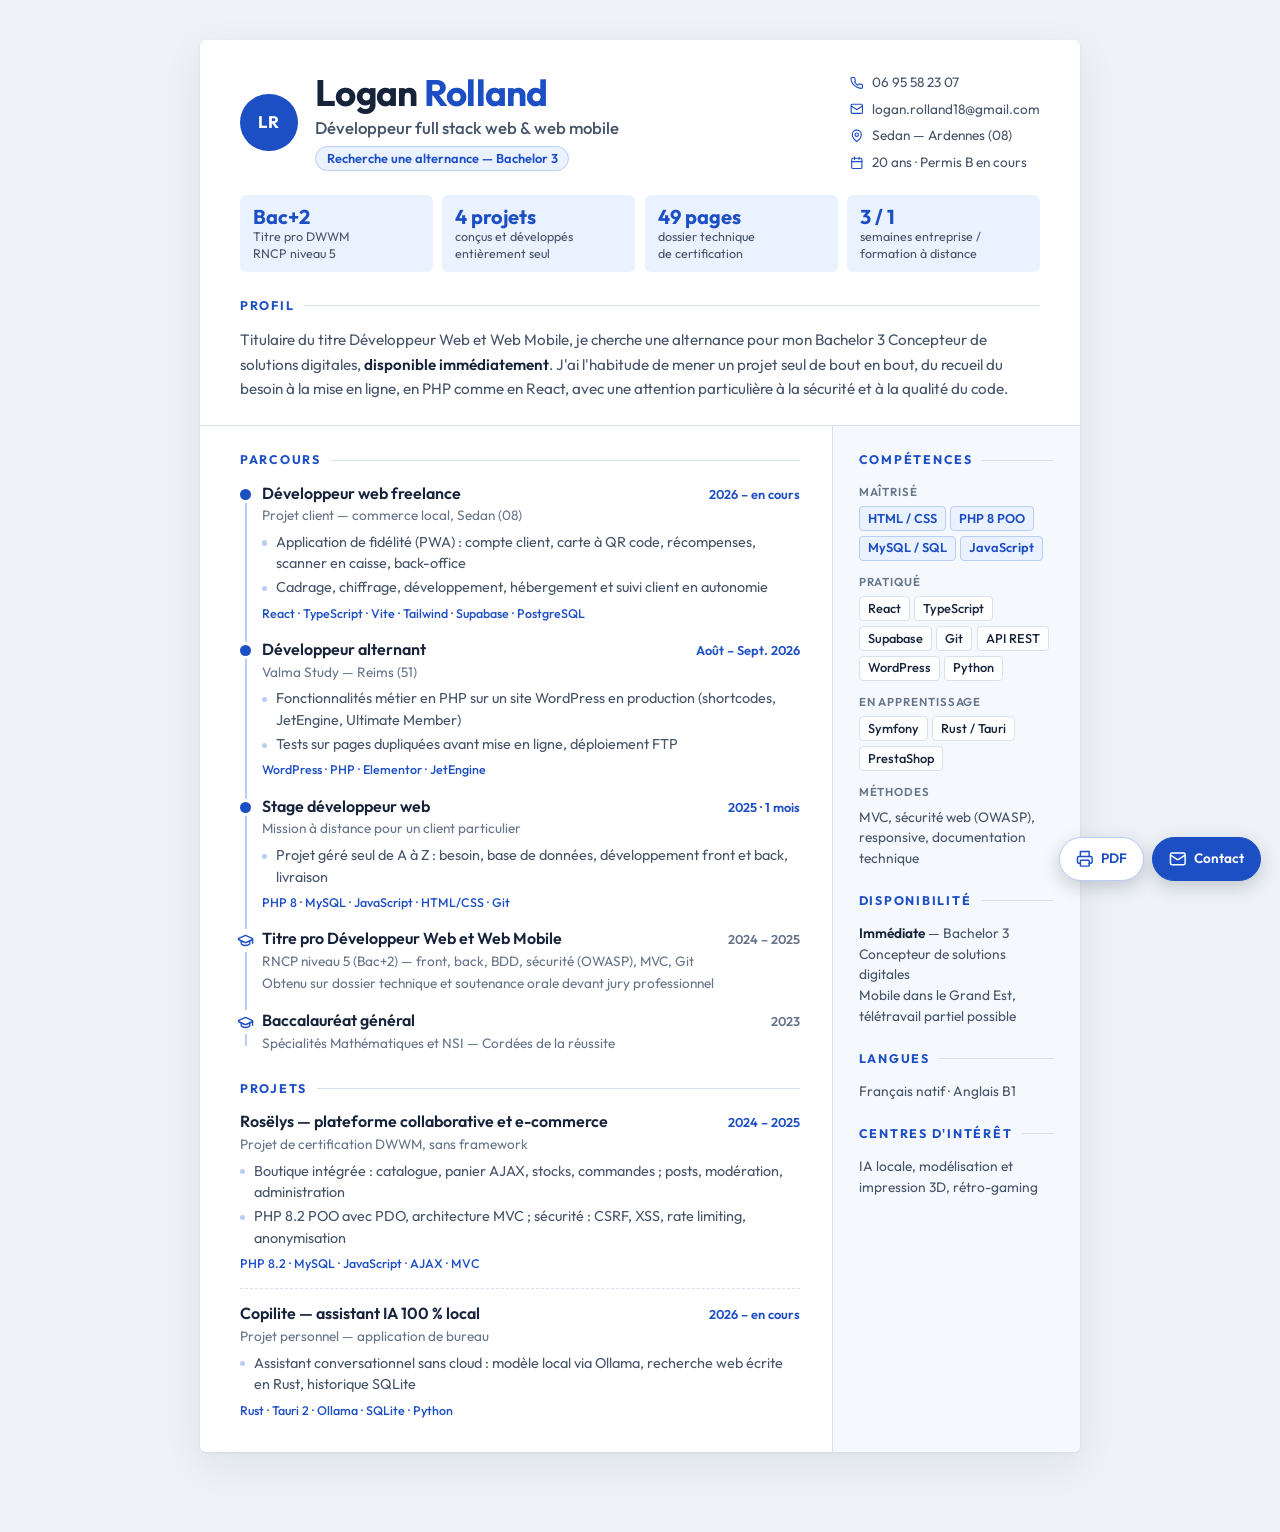
==== commit b6e28345: "Refonte du CV : lisibilite telephone et impression, frise, QR code - viewport corrige : vrai respons" ====
--- a/index.html
+++ b/index.html
@@ -2,398 +2,282 @@
 <html lang="fr">
 <head>
 <meta charset="UTF-8">
-<!-- La page se presente comme un document : le telephone adopte la largeur
-     de la mise en page et l'ajuste a l'ecran, comme une visionneuse PDF.
-     Le pincement pour zoomer reste actif (aucun user-scalable=no).
-     Sur ordinateur cette balise est ignoree. Revenir au reflux mobile :
-     remettre content="width=device-width, initial-scale=1.0". -->
-<meta name="viewport" content="width=940">
-<title>CV – Logan Rolland – Développeur Full Stack Web &amp; Web Mobile</title>
+<meta name="viewport" content="width=device-width, initial-scale=1">
+<title>CV – Logan Rolland – Développeur full stack web &amp; web mobile, alternance Bachelor 3</title>
+<meta name="description" content="Logan Rolland, développeur web full stack (PHP, JavaScript, React) titulaire du titre DWWM. Recherche une alternance Bachelor 3 — Sedan, Ardennes, Grand Est.">
+<meta property="og:type" content="profile">
+<meta property="og:locale" content="fr_FR">
+<meta property="og:title" content="Logan Rolland – Développeur full stack web &amp; web mobile">
+<meta property="og:description" content="Titulaire du titre DWWM, recherche une alternance Bachelor 3. PHP, JavaScript, React, MySQL. Sedan (08), Grand Est.">
+<meta name="theme-color" content="#1d4fc4">
+<link rel="icon" href="data:image/svg+xml,%3Csvg xmlns='http://www.w3.org/2000/svg' viewBox='0 0 32 32'%3E%3Crect width='32' height='32' rx='8' fill='%231d4fc4'/%3E%3Ctext x='16' y='21' font-family='Arial' font-size='13' font-weight='700' fill='white' text-anchor='middle'%3ELR%3C/text%3E%3C/svg%3E">
+<link rel="preconnect" href="https://fonts.googleapis.com">
+<link rel="preconnect" href="https://fonts.gstatic.com" crossorigin>
+<link href="https://fonts.googleapis.com/css2?family=Outfit:wght@400;500;600;700&display=swap" rel="stylesheet">
 <link rel="stylesheet" href="styles.css">
-<link href="https://fonts.googleapis.com/css2?family=Outfit:wght@300;400;500;600;700&display=swap" rel="stylesheet">
 </head>
 <body>
-<div class="page">
-
+<main class="page">
+
+  <!-- ============ EN-TETE ============ -->
   <header class="header">
-    <div class="header-left">
-      <div class="header-identity">
-        <div class="avatar" aria-label="Photo de profil">LR</div>
-        <div>
-          <div class="name">Logan <em>Rolland</em></div>
-          <div class="headline">Développeur Full Stack Web &amp; Web Mobile</div>
-          <div class="headline-sub">Alternance Bachelor 3 — disponible immédiatement</div>
-        </div>
+    <div class="identity">
+      <div class="avatar" aria-hidden="true">LR</div>
+      <div>
+        <h1 class="name">Logan <span>Rolland</span></h1>
+        <p class="headline">Développeur full stack web&nbsp;&amp;&nbsp;web&nbsp;mobile</p>
+        <p class="headline-sub">Recherche une alternance — Bachelor 3</p>
       </div>
     </div>
-    <div class="contacts">
-      <a class="hc" href="tel:0695582307">
-        <svg width="12" height="12" viewBox="0 0 24 24" fill="none" stroke="currentColor" stroke-width="2" stroke-linecap="round" stroke-linejoin="round"><path d="M22 16.92v3a2 2 0 0 1-2.18 2 19.79 19.79 0 0 1-8.63-3.07A19.5 19.5 0 0 1 4.69 13.5a19.79 19.79 0 0 1-3.07-8.67A2 2 0 0 1 3.6 2.69h3a2 2 0 0 1 2 1.72c.127.96.36 1.903.7 2.81a2 2 0 0 1-.45 2.11L7.91 10.24a16 16 0 0 0 6 6l1.62-1.62a2 2 0 0 1 2.11-.45c.907.34 1.85.573 2.81.7A2 2 0 0 1 22 16.92z"></path></svg>
-        06.95.58.23.07
-      </a>
-      <a class="hc" href="mailto:logan.rolland18@gmail.com">
-        <svg width="12" height="12" viewBox="0 0 24 24" fill="none" stroke="currentColor" stroke-width="2" stroke-linecap="round" stroke-linejoin="round"><rect width="20" height="16" x="2" y="4" rx="2"></rect><path d="m22 7-8.97 5.7a1.94 1.94 0 0 1-2.06 0L2 7"></path></svg>
-        logan.rolland18@gmail.com
-      </a>
-      <span class="hc">
-        <svg width="12" height="12" viewBox="0 0 24 24" fill="none" stroke="currentColor" stroke-width="2" stroke-linecap="round" stroke-linejoin="round"><path d="M20 10c0 6-8 12-8 12s-8-6-8-12a8 8 0 0 1 16 0Z"></path><circle cx="12" cy="10" r="3"></circle></svg>
-        Sedan — Ardennes (08)
-      </span>
-      <span class="hc">
-        <svg width="12" height="12" viewBox="0 0 24 24" fill="none" stroke="currentColor" stroke-width="2" stroke-linecap="round" stroke-linejoin="round"><rect width="18" height="11" x="3" y="11" rx="2"></rect><path d="M7 11V7a5 5 0 0 1 10 0v4"></path></svg>
-        Permis B en cours
-      </span>
-      <span class="hc">
-        <svg width="12" height="12" viewBox="0 0 24 24" fill="none" stroke="currentColor" stroke-width="2" stroke-linecap="round" stroke-linejoin="round"><rect x="3" y="4" width="18" height="18" rx="2"></rect><path d="M16 2v4M8 2v4M3 10h18"></path></svg>
-        20 ans
-      </span>
+
+    <ul class="contacts">
+      <li><a href="tel:+33695582307">
+        <svg viewBox="0 0 24 24" aria-hidden="true"><path d="M22 16.92v3a2 2 0 0 1-2.18 2 19.79 19.79 0 0 1-8.63-3.07A19.5 19.5 0 0 1 4.69 13.5a19.79 19.79 0 0 1-3.07-8.67A2 2 0 0 1 3.6 2.69h3a2 2 0 0 1 2 1.72c.127.96.36 1.903.7 2.81a2 2 0 0 1-.45 2.11L7.91 10.24a16 16 0 0 0 6 6l1.62-1.62a2 2 0 0 1 2.11-.45c.907.34 1.85.573 2.81.7A2 2 0 0 1 22 16.92z"/></svg>
+        06 95 58 23 07</a></li>
+      <li><a href="mailto:logan.rolland18@gmail.com">
+        <svg viewBox="0 0 24 24" aria-hidden="true"><rect width="20" height="16" x="2" y="4" rx="2"/><path d="m22 7-8.97 5.7a1.94 1.94 0 0 1-2.06 0L2 7"/></svg>
+        logan.rolland18@gmail.com</a></li>
+      <li>
+        <svg viewBox="0 0 24 24" aria-hidden="true"><path d="M20 10c0 6-8 12-8 12s-8-6-8-12a8 8 0 0 1 16 0Z"/><circle cx="12" cy="10" r="3"/></svg>
+        Sedan — Ardennes (08)</li>
+      <li>
+        <svg viewBox="0 0 24 24" aria-hidden="true"><rect x="3" y="4" width="18" height="18" rx="2"/><path d="M16 2v4M8 2v4M3 10h18"/></svg>
+        20 ans · Permis B en cours</li>
+    </ul>
+  </header>
+
+  <!-- ============ CHIFFRES CLES ============ -->
+  <ul class="stats" aria-label="En bref">
+    <li><strong>Bac+2</strong><span>Titre pro DWWM<br>RNCP niveau 5</span></li>
+    <li><strong>4 projets</strong><span>conçus et développés<br>entièrement seul</span></li>
+    <li><strong>49 pages</strong><span>dossier technique<br>de certification</span></li>
+    <li><strong>3 / 1</strong><span>semaines entreprise /<br>formation à distance</span></li>
+  </ul>
+
+  <section class="profil" aria-labelledby="t-profil">
+    <h2 id="t-profil" class="st">Profil</h2>
+    <p>Titulaire du titre Développeur Web et Web Mobile, je cherche une alternance pour mon Bachelor 3 Concepteur de solutions digitales, <strong>disponible immédiatement</strong>. J'ai l'habitude de mener un projet seul de bout en bout, du recueil du besoin à la mise en ligne, en PHP comme en React, avec une attention particulière à la sécurité et à la qualité du code.</p>
+  </section>
+
+  <div class="body">
+
+    <div class="main">
+
+      <!-- ============ PARCOURS (frise) ============ -->
+      <section aria-labelledby="t-parcours">
+        <h2 id="t-parcours" class="st">Parcours</h2>
+
+        <ol class="timeline">
+          <li class="tl-item">
+            <div class="tl-head">
+              <h3>Développeur web freelance</h3>
+              <span class="tl-date">2026 – en cours</span>
+            </div>
+            <p class="tl-sub">Projet client — commerce local, Sedan (08)</p>
+            <ul class="tl-desc">
+              <li>Application de fidélité (PWA) : compte client, carte à QR code, récompenses, scanner en caisse, back-office</li>
+              <li>Cadrage, chiffrage, développement, hébergement et suivi client en autonomie</li>
+            </ul>
+            <p class="tl-tags">React · TypeScript · Vite · Tailwind · Supabase · PostgreSQL</p>
+          </li>
+
+          <li class="tl-item">
+            <div class="tl-head">
+              <h3>Développeur alternant</h3>
+              <span class="tl-date">Août – Sept. 2026</span>
+            </div>
+            <p class="tl-sub">Valma Study — Reims (51)</p>
+            <ul class="tl-desc">
+              <li>Fonctionnalités métier en PHP sur un site WordPress en production (shortcodes, JetEngine, Ultimate Member)</li>
+              <li>Tests sur pages dupliquées avant mise en ligne, déploiement FTP</li>
+            </ul>
+            <p class="tl-tags">WordPress · PHP · Elementor · JetEngine</p>
+          </li>
+
+          <li class="tl-item">
+            <div class="tl-head">
+              <h3>Stage développeur web</h3>
+              <span class="tl-date">2025 · 1 mois</span>
+            </div>
+            <p class="tl-sub">Mission à distance pour un client particulier</p>
+            <ul class="tl-desc">
+              <li>Projet géré seul de A à Z : besoin, base de données, développement front et back, livraison</li>
+            </ul>
+            <p class="tl-tags">PHP 8 · MySQL · JavaScript · HTML/CSS · Git</p>
+          </li>
+
+          <li class="tl-item tl-edu">
+            <div class="tl-head">
+              <h3>Titre pro Développeur Web et Web Mobile</h3>
+              <span class="tl-date">2024 – 2025</span>
+            </div>
+            <p class="tl-sub">RNCP niveau 5 (Bac+2) — front, back, BDD, sécurité (OWASP), MVC, Git</p>
+            <p class="tl-sub">Obtenu sur dossier technique et soutenance orale devant jury professionnel</p>
+          </li>
+
+          <li class="tl-item tl-edu">
+            <div class="tl-head">
+              <h3>Baccalauréat général</h3>
+              <span class="tl-date">2023</span>
+            </div>
+            <p class="tl-sub">Spécialités Mathématiques et NSI — Cordées de la réussite</p>
+          </li>
+        </ol>
+      </section>
+
+      <!-- ============ PROJETS ============ -->
+      <section aria-labelledby="t-projets">
+        <h2 id="t-projets" class="st">Projets</h2>
+
+        <article class="project">
+          <div class="tl-head">
+            <h3>Rosëlys — plateforme collaborative et e-commerce</h3>
+            <span class="tl-date">2024 – 2025</span>
+          </div>
+          <p class="tl-sub">Projet de certification DWWM, sans framework</p>
+          <ul class="tl-desc">
+            <li>Boutique intégrée : catalogue, panier AJAX, stocks, commandes ; posts, modération, administration</li>
+            <li>PHP 8.2 POO avec PDO, architecture MVC ; sécurité : CSRF, XSS, rate limiting, anonymisation</li>
+          </ul>
+          <p class="tl-tags">PHP 8.2 · MySQL · JavaScript · AJAX · MVC</p>
+        </article>
+
+        <article class="project">
+          <div class="tl-head">
+            <h3>Copilite — assistant IA 100 % local</h3>
+            <span class="tl-date">2026 – en cours</span>
+          </div>
+          <p class="tl-sub">Projet personnel — application de bureau</p>
+          <ul class="tl-desc">
+            <li>Assistant conversationnel sans cloud : modèle local via Ollama, recherche web écrite en Rust, historique SQLite</li>
+          </ul>
+          <p class="tl-tags">Rust · Tauri 2 · Ollama · SQLite · Python</p>
+        </article>
+      </section>
+
     </div>
-  </header>
-
-  <div class="body">
-
-    <aside class="sidebar">
-
-      <section>
-        <div class="st">Compétences</div>
-
-        <div class="skill-group">
-          <div class="skill-group-label">Maîtrisé</div>
-          <div class="skill-tags">
-            <span class="stag hi">HTML5 / CSS3</span>
-            <span class="stag hi">PHP 8.2</span>
-            <span class="stag hi">MySQL / SQL</span>
-            <span class="stag hi">JavaScript</span>
-          </div>
-        </div>
-
-        <div class="skill-group">
-          <div class="skill-group-label">Pratiqué</div>
-          <div class="skill-tags">
-            <span class="stag">Git / GitHub</span>
-            <span class="stag">API REST</span>
-            <span class="stag">AJAX</span>
-            <span class="stag">Python</span>
-            <span class="stag">WordPress</span>
-            <span class="stag">Symfony</span>
-          </div>
-        </div>
-
-        <div class="skill-group">
-          <div class="skill-group-label">En apprentissage</div>
-          <div class="skill-tags">
-            <span class="stag">React</span>
-            <span class="stag">TypeScript</span>
-            <span class="stag">Supabase</span>
-            <span class="stag">PrestaShop</span>
-          </div>
-        </div>
-      </section>
-
-      <section>
-        <div class="st">Savoir-faire</div>
-        <div class="soft-list">
-          <div class="soft-item">Développement full stack</div>
-          <div class="soft-item">PHP orienté objet (POO)</div>
-          <div class="soft-item">Architecture MVC</div>
-          <div class="soft-item">Sécurité web (OWASP)</div>
-          <div class="soft-item">API REST / AJAX</div>
-          <div class="soft-item">Responsive design</div>
-          <div class="soft-item">Gestion de BDD</div>
-          <div class="soft-item">Documentation technique</div>
-        </div>
-      </section>
-
-      <section>
-        <div class="st">Qualités</div>
-        <div class="soft-list">
-          <div class="soft-item">Autonome &amp; rigoureux</div>
-          <div class="soft-item">Curieux, esprit d'analyse</div>
-          <div class="soft-item">Force de proposition</div>
-          <div class="soft-item">Esprit d'équipe</div>
-        </div>
-      </section>
-
-      <section>
-        <div class="st">Langues</div>
-        <div class="lang-row"><span>Français</span><span class="lbadge">Natif</span></div>
-        <div class="lang-row"><span>Anglais</span><span class="lbadge">B1</span></div>
-      </section>
-
-      <section>
-        <div class="st">Centres d'intérêt</div>
-        <div class="hobby-tags">
-          <span class="htag">Programmation</span>
-          <span class="htag">Modélisation 3D</span>
-          <span class="htag">Impression 3D</span>
-          <span class="htag">Rétro-gaming</span>
-        </div>
-      </section>
-
-      <section>
-        <div class="st">Disponibilité</div>
-        <div class="dispo">
-          <strong>Alternance — Bachelor 3</strong>
-          Disponible immédiatement<br>
-          Rythme 3 semaines en entreprise / 1 semaine en formation à distance<br>
-          Mobilité sur toute la région Grand Est, télétravail partiel possible
-        </div>
-      </section>
+
+    <!-- ============ COLONNE LATERALE ============ -->
+    <aside class="side">
+
+      <section aria-labelledby="t-comp">
+        <h2 id="t-comp" class="st">Compétences</h2>
+
+        <h3 class="sk-label">Maîtrisé</h3>
+        <ul class="chips">
+          <li class="hi">HTML / CSS</li>
+          <li class="hi">PHP 8 POO</li>
+          <li class="hi">MySQL / SQL</li>
+          <li class="hi">JavaScript</li>
+        </ul>
+
+        <h3 class="sk-label">Pratiqué</h3>
+        <ul class="chips">
+          <li>React</li>
+          <li>TypeScript</li>
+          <li>Supabase</li>
+          <li>Git</li>
+          <li>API REST</li>
+          <li>WordPress</li>
+          <li>Python</li>
+        </ul>
+
+        <h3 class="sk-label">En apprentissage</h3>
+        <ul class="chips">
+          <li>Symfony</li>
+          <li>Rust / Tauri</li>
+          <li>PrestaShop</li>
+        </ul>
+
+        <h3 class="sk-label">Méthodes</h3>
+        <p class="side-text">MVC, sécurité web (OWASP), responsive, documentation technique</p>
+      </section>
+
+      <section aria-labelledby="t-dispo">
+        <h2 id="t-dispo" class="st">Disponibilité</h2>
+        <p class="side-text"><strong>Immédiate</strong> — Bachelor 3 Concepteur de solutions digitales<br>
+        Mobile dans le Grand Est, télétravail partiel possible</p>
+      </section>
+
+      <section aria-labelledby="t-lang">
+        <h2 id="t-lang" class="st">Langues</h2>
+        <p class="side-text">Français natif · Anglais B1</p>
+      </section>
+
+      <section aria-labelledby="t-int">
+        <h2 id="t-int" class="st">Centres d'intérêt</h2>
+        <p class="side-text">IA locale, modélisation et impression 3D, rétro-gaming</p>
+      </section>
+      <!-- QR code : uniquement sur la version imprimee / PDF -->
+      <div class="qr-block" aria-hidden="true">
+        <svg class="qr" xmlns="http://www.w3.org/2000/svg" shape-rendering="crispEdges" viewBox="0 0 33 33"><path stroke="#16233a" d="M0 0.5h7m1 0h1m1 0h1m1 0h1m1 0h1m1 0h1m3 0h1m5 0h7m-33 1h1m5 0h1m1 0h1m8 0h1m1 0h1m4 0h1m1 0h1m5 0h1m-33 1h1m1 0h3m1 0h1m1 0h1m1 0h2m4 0h4m1 0h1m1 0h1m2 0h1m1 0h3m1 0h1m-33 1h1m1 0h3m1 0h1m4 0h1m9 0h1m1 0h2m1 0h1m1 0h3m1 0h1m-33 1h1m1 0h3m1 0h1m1 0h8m2 0h1m1 0h3m3 0h1m1 0h3m1 0h1m-33 1h1m5 0h1m3 0h1m2 0h2m2 0h2m1 0h5m1 0h1m5 0h1m-33 1h7m1 0h1m1 0h1m1 0h1m1 0h1m1 0h1m1 0h1m1 0h1m1 0h1m1 0h1m1 0h7m-22 1h1m1 0h2m3 0h3m2 0h1m-24 1h1m2 0h9m2 0h7m3 0h2m2 0h1m1 0h3m-32 1h2m4 0h1m1 0h1m1 0h1m2 0h2m2 0h3m1 0h2m4 0h3m1 0h1m-33 1h3m1 0h1m1 0h1m5 0h1m1 0h5m1 0h4m2 0h1m1 0h5m-32 1h2m1 0h1m2 0h2m1 0h1m3 0h1m2 0h1m2 0h1m1 0h6m2 0h3m-32 1h2m3 0h1m1 0h2m1 0h1m1 0h8m2 0h1m2 0h2m-28 1h1m3 0h1m6 0h2m3 0h2m1 0h1m1 0h1m5 0h1m2 0h1m-30 1h1m1 0h1m1 0h2m4 0h4m1 0h2m8 0h1m1 0h2m-30 1h1m2 0h1m1 0h1m1 0h1m1 0h1m1 0h3m1 0h1m2 0h2m5 0h1m3 0h2m1 0h1m-32 1h2m1 0h3m1 0h3m1 0h2m2 0h1m2 0h2m1 0h1m1 0h5m-29 1h4m3 0h3m1 0h1m1 0h3m2 0h3m1 0h1m3 0h1m1 0h1m1 0h1m1 0h1m-33 1h1m1 0h1m1 0h4m1 0h1m1 0h2m2 0h2m2 0h5m2 0h2m1 0h4m-32 1h4m3 0h1m1 0h5m2 0h2m3 0h2m2 0h1m1 0h3m-29 1h1m1 0h4m1 0h2m1 0h1m1 0h1m9 0h1m2 0h1m1 0h1m2 0h1m-33 1h3m2 0h1m1 0h3m3 0h1m2 0h1m1 0h1m1 0h4m3 0h4m-31 1h1m2 0h5m1 0h3m3 0h2m3 0h4m1 0h1m1 0h2m1 0h3m-33 1h1m1 0h2m6 0h3m1 0h1m1 0h2m4 0h2m4 0h1m1 0h2m-32 1h3m3 0h1m1 0h1m2 0h6m2 0h2m2 0h6m2 0h2m-25 1h1m1 0h1m1 0h1m2 0h2m1 0h1m5 0h1m3 0h1m1 0h2m-32 1h7m1 0h1m1 0h1m1 0h5m1 0h4m1 0h2m1 0h1m1 0h1m1 0h1m-31 1h1m5 0h1m1 0h5m1 0h1m5 0h1m2 0h2m3 0h5m-33 1h1m1 0h3m1 0h1m1 0h2m3 0h3m1 0h2m1 0h1m2 0h6m-29 1h1m1 0h3m1 0h1m1 0h1m3 0h3m6 0h2m2 0h1m1 0h1m1 0h4m-33 1h1m1 0h3m1 0h1m3 0h5m1 0h4m1 0h1m3 0h1m1 0h3m1 0h2m-33 1h1m5 0h1m3 0h2m2 0h3m6 0h1m3 0h6m-33 1h7m1 0h2m1 0h4m2 0h1m5 0h3m1 0h3"/></svg>
+        <p class="qr-label">Version en ligne</p>
+        <p class="qr-url">loganrolland18.github.io<br>/CurriculumVitae</p>
+      </div>
 
     </aside>
-
-    <main class="main">
-
-      <section>
-        <div class="st">Profil</div>
-        <div class="profil">
-          Titulaire du titre professionnel Développeur Web et Web Mobile (RNCP niv. 5), je recherche une alternance pour préparer ma troisième année de bachelor Concepteur de solutions digitales — disponible immédiatement, à raison de trois semaines en entreprise pour une semaine de formation à distance. J'ai mené de bout en bout un projet web full stack complet — PHP 8.2 en POO, MySQL, JavaScript, API REST, incluant un module e-commerce (panier, catalogue, gestion des stocks). Je développe aujourd'hui une application de fidélité pour un client sous statut d'auto-entrepreneur, et j'ai travaillé sur un site WordPress en production. Rigoureux sur la qualité du code, la sécurité et la documentation, je suis à l'aise autant sur la logique back-end que sur l'intégration front-end.
-        </div>
-      </section>
-
-      <section>
-        <div class="st">Expérience professionnelle</div>
-
-        <div class="card">
-          <div class="card-head">
-            <div class="card-title">Développeur web indépendant</div>
-            <span class="card-date">2026 – en cours</span>
-          </div>
-          <div class="card-sub">Auto-entrepreneur — Sedan (08)</div>
-          <div class="card-desc">
-            <ul>
-              <li>Développement d'applications web pour des clients locaux, de la conception à la mise en production</li>
-              <li>Cadrage du besoin, chiffrage, hébergement et maintenance</li>
-              <li>Relation client et suivi de projet en autonomie complète</li>
-            </ul>
-          </div>
-          <div class="tags">
-            <span class="tag">React</span>
-            <span class="tag">TypeScript</span>
-            <span class="tag">Supabase</span>
-            <span class="tag">PHP</span>
-            <span class="tag">Git</span>
-          </div>
-        </div>
-
-        <div class="card">
-          <div class="card-head">
-            <div class="card-title">Développeur alternant</div>
-            <span class="card-date">Septembre 2026</span>
-          </div>
-          <div class="card-sub">Valma Study — Reims (51)</div>
-          <div class="card-desc">
-            <ul>
-              <li>Développement de fonctionnalités métier en PHP sur un site WordPress en production</li>
-              <li>Snippets PHP appelés par shortcode, intégration avec JetEngine et Ultimate Member</li>
-              <li>Tests sur pages dupliquées avant mise en ligne, déploiement par FTP</li>
-            </ul>
-          </div>
-          <div class="tags">
-            <span class="tag">WordPress</span>
-            <span class="tag">PHP</span>
-            <span class="tag">Elementor</span>
-            <span class="tag">JetEngine</span>
-            <span class="tag">FTP</span>
-          </div>
-        </div>
-
-        <div class="card">
-          <div class="card-head">
-            <div class="card-title">Développeur Full Stack Web</div>
-            <span class="card-date">Un mois</span>
-          </div>
-          <div class="card-sub">Stage — Sedan (08)</div>
-          <div class="card-desc">
-            <ul>
-              <li>Développement et maintenance d'applications web (front-end &amp; back-end)</li>
-              <li>Intégration et gestion de bases de données MySQL</li>
-              <li>Mise en place de bonnes pratiques de sécurité</li>
-              <li>Travail en autonomie sur plusieurs projets simultanés</li>
-            </ul>
-          </div>
-          <div class="tags">
-            <span class="tag">HTML/CSS</span>
-            <span class="tag">JavaScript</span>
-            <span class="tag">PHP 8.2</span>
-            <span class="tag">MySQL</span>
-            <span class="tag">Git</span>
-          </div>
-        </div>
-      </section>
-
-      <section>
-        <div class="st">Formation</div>
-
-        <div class="card">
-          <div class="card-head">
-            <div class="card-title">Titre Pro DWWM — Développeur Web et Web Mobile</div>
-            <span class="card-date">2024 – 2025</span>
-          </div>
-          <div class="card-sub">Titre RNCP Niveau 5 (équivalent Bac+2)</div>
-          <div class="card-desc">
-            Développement front-end et back-end, conception et gestion de bases de données, sécurisation d'applications web (OWASP, CSRF, injections SQL), responsive design, architecture MVC, versioning Git.
-          </div>
-        </div>
-
-        <div class="card">
-          <div class="card-head">
-            <div class="card-title">Baccalauréat Général</div>
-            <span class="card-date">2020 – 2023</span>
-          </div>
-          <div class="card-sub">Spécialités Mathématiques &amp; NSI (Numérique et Sciences Informatiques)</div>
-          <div class="card-desc">
-            Option Sciences de l'Ingénieur en première. Cordées de la réussite de la 3ème à la terminale.
-          </div>
-        </div>
-      </section>
-
-      <section>
-        <div class="st">Projets</div>
-
-        <div class="card">
-          <div class="card-head">
-            <div class="card-title">Application de fidélité — projet client</div>
-            <span class="card-date">2026 – en cours</span>
-          </div>
-          <div class="card-sub">Progressive Web App développée pour un commerce local</div>
-          <div class="card-desc">
-            <ul>
-              <li>Compte client, carte de fidélité numérique avec QR code, fil d'actualités et récompenses</li>
-              <li>Scanner de passage en caisse côté commerçant</li>
-              <li>Tableau de bord d'administration</li>
-              <li>Conception, développement, hébergement et relation client en autonomie</li>
-            </ul>
-          </div>
-          <div class="tags">
-            <span class="tag">React</span>
-            <span class="tag">TypeScript</span>
-            <span class="tag">Vite</span>
-            <span class="tag">Tailwind CSS</span>
-            <span class="tag">Supabase</span>
-            <span class="tag">PostgreSQL</span>
-            <span class="tag">PWA</span>
-          </div>
-        </div>
-
-        <div class="card">
-          <div class="card-head">
-            <div class="card-title">Rosëlys — Plateforme collaborative avec module e-commerce</div>
-            <span class="card-date">2024 – 2025</span>
-          </div>
-          <div class="card-sub">Projet de certification DWWM — développé sans framework</div>
-          <div class="card-desc">
-            <ul>
-              <li>Boutique en ligne intégrée : catalogue produits, panier dynamique (AJAX), gestion des stocks, commandes — logique e-commerce fonctionnelle de bout en bout</li>
-              <li>Back-end PHP 8.2 avec PDO, architecture MVC, requêtes SQL optimisées</li>
-              <li>Sécurité renforcée : tokens CSRF, protection XSS, rate limiting, soft delete, anonymisation</li>
-              <li>Plateforme complète : posts, modération, thèmes dynamiques, panel d'administration</li>
-              <li>Dossier technique de 49 pages et soutenance orale devant jury professionnel</li>
-            </ul>
-          </div>
-          <div class="tags">
-            <span class="tag">PHP 8.2 POO</span>
-            <span class="tag">MySQL</span>
-            <span class="tag">JavaScript</span>
-            <span class="tag">AJAX</span>
-            <span class="tag">HTML5/CSS3</span>
-            <span class="tag">PDO</span>
-            <span class="tag">MVC</span>
-            <span class="tag">CSRF</span>
-            <span class="tag">Git</span>
-            <span class="tag">API REST</span>
-          </div>
-        </div>
-      </section>
-
-    </main>
   </div>
+</main>
+
+<!-- ============ ACTIONS FLOTTANTES ============ -->
+<div class="actions">
+  <button class="fab fab-print" type="button" aria-label="Enregistrer en PDF ou imprimer">
+    <svg viewBox="0 0 24 24" aria-hidden="true"><path d="M6 9V2h12v7"/><path d="M6 18H4a2 2 0 0 1-2-2v-5a2 2 0 0 1 2-2h16a2 2 0 0 1 2 2v5a2 2 0 0 1-2 2h-2"/><rect x="6" y="14" width="12" height="8" rx="1"/></svg>
+    <span>PDF</span>
+  </button>
+  <button class="fab fab-contact" type="button" aria-controls="contact-panel" aria-expanded="false" aria-label="Me contacter">
+    <svg viewBox="0 0 24 24" aria-hidden="true"><rect width="20" height="16" x="2" y="4" rx="2"/><path d="m22 7-8.97 5.7a1.94 1.94 0 0 1-2.06 0L2 7"/></svg>
+    <span>Contact</span>
+  </button>
 </div>
 
-<div class="actions">
-<button class="action-fab print-fab" type="button" aria-label="Imprimer ou enregistrer en PDF">
-  <svg width="18" height="18" viewBox="0 0 24 24" fill="none" stroke="currentColor" stroke-width="2" stroke-linecap="round" stroke-linejoin="round" aria-hidden="true"><path d="M6 9V2h12v7"></path><path d="M6 18H4a2 2 0 0 1-2-2v-5a2 2 0 0 1 2-2h16a2 2 0 0 1 2 2v5a2 2 0 0 1-2 2h-2"></path><rect x="6" y="14" width="12" height="8" rx="1"></rect></svg>
-  <span>PDF</span>
-</button>
-<button class="action-fab contact-fab" type="button" aria-controls="contact-panel" aria-expanded="false" aria-label="Ouvrir les contacts">
-  <svg width="18" height="18" viewBox="0 0 24 24" fill="none" stroke="currentColor" stroke-width="2" stroke-linecap="round" stroke-linejoin="round" aria-hidden="true"><path d="M20 10c0 6-8 12-8 12s-8-6-8-12a8 8 0 0 1 16 0Z"></path><circle cx="12" cy="10" r="3"></circle></svg>
-  <span>Contact</span>
-</button>
-</div>
-
-<div class="contact-backdrop" aria-hidden="true"></div>
-
-<aside id="contact-panel" class="contact-panel" aria-hidden="true">
+<div class="contact-backdrop"></div>
+
+<div id="contact-panel" class="contact-panel" role="dialog" aria-label="Me contacter" inert>
   <div class="contact-panel-head">
     <strong>Me contacter</strong>
-    <button class="contact-close" type="button" aria-label="Fermer le panneau de contact">×</button>
+    <button class="contact-close" type="button" aria-label="Fermer">×</button>
   </div>
-  <div class="contact-panel-list">
-    <a href="mailto:logan.rolland18@gmail.com">logan.rolland18@gmail.com</a>
-    <a href="tel:0695582307">06.95.58.23.07</a>
-    <a href="https://maps.google.com/?q=Sedan+Ardennes" target="_blank" rel="noopener noreferrer">Sedan — Ardennes (08)</a>
-    <a href="https://github.com/loganrolland18" target="_blank" rel="noopener noreferrer">github.com/loganrolland18</a>
-  </div>
-</aside>
+  <a href="tel:+33695582307">Appeler — 06 95 58 23 07</a>
+  <a href="mailto:logan.rolland18@gmail.com">Écrire — logan.rolland18@gmail.com</a>
+  <a href="https://maps.google.com/?q=Sedan+Ardennes" target="_blank" rel="noopener noreferrer">Sedan — Ardennes (08)</a>
+</div>
 
 <script>
   (function () {
-    const imprimer = document.querySelector('.print-fab');
-    if (imprimer) {
-      imprimer.addEventListener('click', function () {
-        window.print();
-      });
+    var printBtn = document.querySelector('.fab-print');
+    var fab = document.querySelector('.fab-contact');
+    var backdrop = document.querySelector('.contact-backdrop');
+    var panel = document.getElementById('contact-panel');
+    var closeBtn = document.querySelector('.contact-close');
+
+    if (printBtn) {
+      printBtn.addEventListener('click', function () { window.print(); });
     }
-
-    const fab = document.querySelector('.contact-fab');
-    const backdrop = document.querySelector('.contact-backdrop');
-    const panel = document.querySelector('#contact-panel');
-    const closeBtn = document.querySelector('.contact-close');
-
-    if (!fab || !backdrop || !panel || !closeBtn) {
-      return;
+    if (!fab || !backdrop || !panel || !closeBtn) return;
+
+    function setOpen(open) {
+      panel.classList.toggle('open', open);
+      backdrop.classList.toggle('open', open);
+      fab.setAttribute('aria-expanded', String(open));
+      // inert : hors ouverture, les liens du panneau sortent de la navigation clavier.
+      if (open) {
+        panel.removeAttribute('inert');
+        panel.querySelector('a').focus();
+      } else {
+        panel.setAttribute('inert', '');
+      }
     }
 
-    const closePanel = function () {
-      panel.classList.remove('open');
-      backdrop.classList.remove('open');
-      document.body.classList.remove('contact-open');
-      panel.setAttribute('aria-hidden', 'true');
-      fab.setAttribute('aria-expanded', 'false');
-    };
-
-    const openPanel = function () {
-      panel.classList.add('open');
-      backdrop.classList.add('open');
-      document.body.classList.add('contact-open');
-      panel.setAttribute('aria-hidden', 'false');
-      fab.setAttribute('aria-expanded', 'true');
-    };
-
     fab.addEventListener('click', function () {
-      if (panel.classList.contains('open')) {
-        closePanel();
-      } else {
-        openPanel();
-      }
+      setOpen(!panel.classList.contains('open'));
     });
-
-    closeBtn.addEventListener('click', closePanel);
-    backdrop.addEventListener('click', closePanel);
-
-    document.addEventListener('keydown', function (event) {
-      if (event.key === 'Escape') {
-        closePanel();
-      }
-    });
-
-    document.addEventListener('click', function (event) {
-      if (!panel.contains(event.target) && !fab.contains(event.target)) {
-        closePanel();
-      }
+    closeBtn.addEventListener('click', function () { setOpen(false); fab.focus(); });
+    backdrop.addEventListener('click', function () { setOpen(false); });
+    document.addEventListener('keydown', function (e) {
+      if (e.key === 'Escape' && panel.classList.contains('open')) { setOpen(false); fab.focus(); }
     });
   })();
 </script>
-
 </body>
 </html>
--- a/styles.css
+++ b/styles.css
@@ -1,776 +1,687 @@
+/* ==================================================================
+   CV Logan Rolland — direction « frise + chiffres clés »
+
+   Toutes les tailles sont en rem : la taille de reference (html) sert
+   de bouton de zoom global. Ecran = 16px, telephone = 15px,
+   impression = 10pt. Le texte courant ne descend jamais sous ~9pt
+   imprime : la place se gagne sur le contenu et les espacements,
+   jamais en reduisant la police.
+   ================================================================== */
 
 :root {
-  --bg:           #f1f5f9;
-  --surface:      #ffffff;
-  --sidebar:      #e7edf5;
-  --text:         #182536;
-  --muted:        #637286;
-  --border:       #d2dce8;
-  --accent:       #2358d3;
-  --accent-bg:    #e8f0ff;
-  --accent-border:#b3c8f6;
+  --bg:            #eef2f7;
+  --surface:       #ffffff;
+  --side:          #f5f8fc;
+  --text:          #16233a;
+  --text-2:        #46546a;   /* texte secondaire : contraste AA sur blanc */
+  --muted:         #66748a;
+  --border:        #d9e1ec;
+  --accent:        #1d4fc4;
+  --accent-bg:     #eaf1ff;
+  --accent-border: #b9cdf5;
+  --edu:           #8aa4d6;
 }
 
 *, *::before, *::after { box-sizing: border-box; margin: 0; padding: 0; }
 
-/* Quand la page est plus large que l'ecran, les navigateurs mobiles gonflent
-   d'eux-memes les paragraphes longs. La mise en page cesse alors d'etre celle
-   du document. On rend la main au CSS. */
 html {
+  font-size: 16px;
   -webkit-text-size-adjust: 100%;
   text-size-adjust: 100%;
-  overflow-x: clip;
 }
 
 body {
-  font-family: 'Outfit', sans-serif;
+  font-family: 'Outfit', system-ui, -apple-system, 'Segoe UI', sans-serif;
   background: var(--bg);
   color: var(--text);
-  padding: 2.5rem 1rem;
-  font-size: 14px;
-  line-height: 1.6;
+  font-size: 0.95rem;
+  line-height: 1.55;
+  padding: 2.5rem 1rem 5rem;
   -webkit-print-color-adjust: exact;
   print-color-adjust: exact;
 }
 
+ul, ol { list-style: none; }
+a { color: inherit; }
+strong { font-weight: 600; color: var(--text); }
+
+svg {
+  width: 1em;
+  height: 1em;
+  fill: none;
+  stroke: currentColor;
+  stroke-width: 2;
+  stroke-linecap: round;
+  stroke-linejoin: round;
+  flex-shrink: 0;
+}
+
+/* ------------------------------------------------------------------
+   Feuille
+   ------------------------------------------------------------------ */
 .page {
-  max-width: 900px;
+  display: block;
+  max-width: 880px;
   margin: 0 auto;
   background: var(--surface);
   border-radius: 6px;
   overflow: hidden;
-  box-shadow: 0 2px 8px rgba(0,0,0,0.07), 0 12px 40px rgba(0,0,0,0.06);
-}
-
+  box-shadow: 0 1px 3px rgba(20, 35, 60, 0.08), 0 12px 40px rgba(20, 35, 60, 0.07);
+}
+
+/* ------------------------------------------------------------------
+   En-tete
+   ------------------------------------------------------------------ */
 .header {
-  padding: 2.6rem 3rem 2.2rem;
-  background: var(--surface);
-  border-bottom: 1px solid var(--border);
   display: flex;
   justify-content: space-between;
-  align-items: flex-start;
-  gap: 2rem;
-}
-
-.header-identity {
-  display: flex;
   align-items: center;
-  gap: 1.2rem;
+  gap: 1.5rem;
+  padding: 2rem 2.5rem 1.4rem;
+}
+
+.identity {
+  display: flex;
+  align-items: center;
+  gap: 1.1rem;
 }
 
 .avatar {
-  width: 64px;
-  height: 64px;
+  width: 3.6rem;
+  height: 3.6rem;
   border-radius: 50%;
-  background: var(--accent-bg);
-  border: 2px solid var(--accent-border);
-  color: var(--accent);
-  font-size: 1.1rem;
+  background: var(--accent);
+  color: #fff;
   font-weight: 700;
+  font-size: 1.05rem;
+  letter-spacing: 0.04em;
   display: flex;
   align-items: center;
   justify-content: center;
   flex-shrink: 0;
-  letter-spacing: 0.04em;
 }
 
 .name {
-  font-size: 2.6rem;
+  font-size: 2.3rem;
   font-weight: 700;
-  letter-spacing: -0.025em;
-  color: var(--text);
-  line-height: 1;
-}
-.name em {
-  color: var(--accent);
-  font-style: normal;
-}
+  line-height: 1.05;
+  letter-spacing: -0.02em;
+}
+.name span { color: var(--accent); }
 
 .headline {
-  font-size: 0.82rem;
+  font-size: 1.05rem;
   font-weight: 500;
-  color: var(--muted);
-  margin-top: 0.55rem;
-  letter-spacing: 0.1em;
+  color: var(--text-2);
+  margin-top: 0.3rem;
+  line-height: 1.3;
+}
+
+.headline-sub {
+  display: inline-block;
+  font-size: 0.8rem;
+  font-weight: 600;
+  color: var(--accent);
+  background: var(--accent-bg);
+  border: 1px solid var(--accent-border);
+  border-radius: 999px;
+  padding: 0.1rem 0.65rem;
+  margin-top: 0.45rem;
+}
+
+.contacts {
+  display: flex;
+  flex-direction: column;
+  gap: 0.35rem;
+  font-size: 0.85rem;
+  color: var(--text-2);
+}
+.contacts li { display: flex; align-items: center; gap: 0.5rem; }
+.contacts a {
+  display: inline-flex;
+  align-items: center;
+  gap: 0.5rem;
+  text-decoration: none;
+}
+.contacts a:hover { color: var(--accent); }
+.contacts svg { color: var(--accent); }
+
+/* ------------------------------------------------------------------
+   Chiffres cles
+   ------------------------------------------------------------------ */
+.stats {
+  display: grid;
+  grid-template-columns: repeat(4, minmax(0, 1fr));
+  gap: 0.6rem;
+  padding: 0 2.5rem;
+}
+.stats li {
+  background: var(--accent-bg);
+  border-radius: 6px;
+  padding: 0.6rem 0.8rem;
+}
+.stats strong {
+  display: block;
+  font-size: 1.25rem;
+  font-weight: 700;
+  color: var(--accent);
+  line-height: 1.2;
+}
+.stats span {
+  display: block;
+  font-size: 0.78rem;
+  color: var(--text-2);
+  line-height: 1.35;
+}
+
+/* ------------------------------------------------------------------
+   Titres de section
+   ------------------------------------------------------------------ */
+.st {
+  display: flex;
+  align-items: center;
+  gap: 0.6rem;
+  font-size: 0.78rem;
+  font-weight: 700;
+  letter-spacing: 0.14em;
   text-transform: uppercase;
-}
-
-.headline-sub {
-  font-size: 0.78rem;
-  font-weight: 600;
-  color: var(--accent);
-  margin-top: 0.3rem;
-  letter-spacing: 0.06em;
-  text-transform: uppercase;
-}
-
-.contacts {
-  display: flex;
-  flex-direction: column;
-  gap: 0.38rem;
-  align-items: flex-end;
-}
-
-.hc {
-  display: flex;
-  align-items: center;
-  gap: 0.42rem;
-  color: var(--muted);
-  font-size: 0.8rem;
-  text-decoration: none;
-  font-weight: 400;
-  transition: color 0.15s;
-}
-.hc:hover { color: var(--accent); }
-.hc svg { flex-shrink: 0; }
-
+  color: var(--accent);
+  margin-bottom: 0.8rem;
+}
+.st::after {
+  content: '';
+  flex: 1;
+  height: 1px;
+  background: var(--border);
+}
+
+/* ------------------------------------------------------------------
+   Profil
+   ------------------------------------------------------------------ */
+.profil {
+  padding: 1.5rem 2.5rem 0;
+}
+.profil p {
+  color: var(--text-2);
+  line-height: 1.6;
+}
+
+/* ------------------------------------------------------------------
+   Corps : colonne principale + colonne laterale
+   ------------------------------------------------------------------ */
 .body {
   display: grid;
-  grid-template-columns: 252px 1fr;
-}
-
-.sidebar {
-  background: var(--sidebar);
-  border-right: 1px solid var(--border);
-  padding: 2.2rem 1.7rem;
+  grid-template-columns: minmax(0, 1fr) 15.5rem;
+  margin-top: 1.5rem;
+  border-top: 1px solid var(--border);
+}
+
+.main {
+  padding: 1.5rem 2rem 2rem 2.5rem;
   display: flex;
   flex-direction: column;
-  gap: 2rem;
-}
-
-.main {
-  padding: 2.2rem 2.6rem;
+  gap: 1.6rem;
+}
+
+.side {
+  background: var(--side);
+  border-left: 1px solid var(--border);
+  padding: 1.5rem 1.6rem 2rem;
   display: flex;
   flex-direction: column;
-  gap: 2rem;
-}
-
-.st {
-  font-size: 0.63rem;
-  font-weight: 700;
-  letter-spacing: 0.2em;
+  gap: 1.4rem;
+}
+
+/* ------------------------------------------------------------------
+   Frise chronologique
+   ------------------------------------------------------------------ */
+.timeline {
+  position: relative;
+  padding-left: 1.35rem;
+}
+/* Ligne verticale */
+.timeline::before {
+  content: '';
+  position: absolute;
+  left: 0.32rem;
+  top: 0.5rem;
+  bottom: 0.5rem;
+  width: 2px;
+  background: var(--accent-border);
+}
+
+.tl-item {
+  position: relative;
+  padding-bottom: 1rem;
+}
+.tl-item:last-child { padding-bottom: 0; }
+
+/* Point plein pour l'experience ; icone de diplome pour la formation
+   (comprehensible sans legende). */
+.tl-item::before {
+  content: '';
+  position: absolute;
+  left: -1.35rem;
+  top: 0.38rem;
+  width: 0.7rem;
+  height: 0.7rem;
+  border-radius: 50%;
+  background: var(--accent);
+  box-shadow: 0 0 0 3px var(--surface);
+}
+.tl-edu::before {
+  /* Centree sur le meme axe que les points pleins */
+  left: -1.6rem;
+  top: 0.15rem;
+  width: 1.2rem;
+  height: 1.2rem;
+  background:
+    url("data:image/svg+xml,%3Csvg xmlns='http://www.w3.org/2000/svg' viewBox='0 0 24 24' fill='none' stroke='%231d4fc4' stroke-width='2' stroke-linecap='round' stroke-linejoin='round'%3E%3Cpath d='M21.42 10.922a1 1 0 0 0-.019-1.838L12.83 5.18a2 2 0 0 0-1.66 0L2.6 9.08a1 1 0 0 0 0 1.832l8.57 3.908a2 2 0 0 0 1.66 0z'/%3E%3Cpath d='M22 10v6'/%3E%3Cpath d='M6 12.5V16a6 3 0 0 0 12 0v-3.5'/%3E%3C/svg%3E")
+    center / 1.05rem no-repeat,
+    var(--surface);
+  box-shadow: 0 0 0 2px var(--surface);
+}
+
+.tl-head {
+  display: flex;
+  justify-content: space-between;
+  align-items: baseline;
+  gap: 1rem;
+}
+.tl-head h3 {
+  font-size: 1rem;
+  font-weight: 600;
+  line-height: 1.35;
+}
+.tl-date {
+  font-size: 0.8rem;
+  font-weight: 600;
+  color: var(--accent);
+  white-space: nowrap;
+  flex-shrink: 0;
+}
+.tl-edu .tl-date { color: var(--muted); }
+
+.tl-sub {
+  font-size: 0.85rem;
+  color: var(--muted);
+  margin-top: 0.05rem;
+}
+
+.tl-desc {
+  margin-top: 0.35rem;
+  color: var(--text-2);
+  font-size: 0.9rem;
+  line-height: 1.5;
+}
+.tl-desc li {
+  position: relative;
+  padding-left: 0.9rem;
+}
+.tl-desc li + li { margin-top: 0.15rem; }
+.tl-desc li::before {
+  content: '';
+  position: absolute;
+  left: 0;
+  top: 0.6em;
+  width: 0.32rem;
+  height: 0.32rem;
+  border-radius: 50%;
+  background: var(--accent-border);
+}
+
+/* Stack en ligne de texte : beaucoup plus compact que des etiquettes
+   encadrees, et toujours lisible. */
+.tl-tags {
+  margin-top: 0.3rem;
+  font-size: 0.78rem;
+  font-weight: 500;
+  color: var(--accent);
+}
+
+/* ------------------------------------------------------------------
+   Projets
+   ------------------------------------------------------------------ */
+.project + .project {
+  margin-top: 0.9rem;
+  padding-top: 0.9rem;
+  border-top: 1px dashed var(--border);
+}
+
+/* ------------------------------------------------------------------
+   Colonne laterale
+   ------------------------------------------------------------------ */
+.sk-label {
+  font-size: 0.72rem;
+  font-weight: 600;
+  letter-spacing: 0.08em;
   text-transform: uppercase;
-  color: var(--accent);
-  margin-bottom: 1rem;
-  padding-bottom: 0.45rem;
-  border-bottom: 1.5px solid var(--accent-bg);
-}
-
-.skill-group {
-  margin-bottom: 0.9rem;
-}
-.skill-group:last-child { margin-bottom: 0; }
-
-.skill-group-label {
-  font-size: 0.68rem;
-  font-weight: 600;
   color: var(--muted);
-  text-transform: uppercase;
-  letter-spacing: 0.12em;
-  margin-bottom: 0.45rem;
-}
-
-.skill-tags {
+  margin: 0.75rem 0 0.35rem;
+}
+.st + .sk-label { margin-top: 0; }
+
+.chips {
   display: flex;
   flex-wrap: wrap;
-  gap: 0.35rem;
-}
-
-.stag {
-  font-size: 0.77rem;
+  gap: 0.3rem;
+}
+.chips li {
+  font-size: 0.8rem;
   font-weight: 500;
-  padding: 0.22rem 0.65rem;
-  border-radius: 3px;
+  padding: 0.1rem 0.5rem;
+  border-radius: 4px;
   background: var(--surface);
+  border: 1px solid var(--border);
   color: var(--text);
-  border: 1px solid var(--border);
-  letter-spacing: 0.01em;
-}
-.stag.hi {
+}
+.chips li.hi {
   background: var(--accent-bg);
   border-color: var(--accent-border);
   color: var(--accent);
   font-weight: 600;
 }
 
-.soft-list {
-  display: flex;
-  flex-direction: column;
-  gap: 0.42rem;
-}
-.soft-item {
-  font-size: 0.83rem;
-  color: var(--text);
-  font-weight: 400;
-  padding-left: 1rem;
-  position: relative;
-  line-height: 1.4;
-}
-.soft-item::before {
-  content: '▸';
-  position: absolute;
-  left: 0;
-  color: var(--accent);
-  font-size: 0.68rem;
-  top: 0.15em;
-}
-
-.lang-row {
-  display: flex;
-  justify-content: space-between;
-  align-items: center;
-  font-size: 0.83rem;
-  margin-bottom: 0.38rem;
-}
-.lbadge {
-  font-size: 0.68rem;
-  font-weight: 600;
-  padding: 0.1rem 0.5rem;
-  border-radius: 2px;
-  background: var(--surface);
-  border: 1px solid var(--border);
-  color: var(--muted);
-  letter-spacing: 0.04em;
-}
-
-.hobby-tags {
-  display: flex;
-  flex-wrap: wrap;
-  gap: 0.35rem;
-}
-.htag {
-  font-size: 0.74rem;
-  padding: 0.18rem 0.55rem;
-  border-radius: 3px;
-  background: var(--surface);
-  border: 1px solid var(--border);
-  color: var(--muted);
-}
-
-.dispo {
-  font-size: 0.82rem;
-  color: var(--muted);
-  line-height: 1.75;
-}
-.dispo strong {
+.side-text {
+  font-size: 0.86rem;
+  color: var(--text-2);
+  line-height: 1.5;
+}
+
+/* ------------------------------------------------------------------
+   QR code vers la version web : imprime seulement (sur ecran, on est
+   deja sur le site, il ne servirait a rien).
+   ------------------------------------------------------------------ */
+.qr-block { display: none; }
+
+/* Annule le style global des icones (traits arrondis, epaisseur 2) :
+   un QR code doit avoir des modules carres et nets pour etre lu. */
+svg.qr {
   display: block;
-  font-weight: 600;
-  color: var(--text);
-  font-size: 0.84rem;
-  margin-bottom: 0.15rem;
-}
-
-.profil {
-  font-size: 0.87rem;
-  line-height: 1.8;
-  color: var(--muted);
-  font-weight: 400;
-}
-
-.card {
-  padding-bottom: 1.4rem;
-  margin-bottom: 1.4rem;
-  border-bottom: 1px solid var(--border);
-}
-.card:last-child {
-  padding-bottom: 0;
-  margin-bottom: 0;
-  border-bottom: none;
-}
-
-.card-head {
-  display: flex;
-  justify-content: space-between;
-  align-items: flex-start;
-  gap: 1rem;
-  margin-bottom: 0.2rem;
-}
-.card-title {
-  font-size: 0.92rem;
-  font-weight: 600;
-  color: var(--text);
-  line-height: 1.35;
-}
-.card-date {
+  width: 6.2rem;
+  height: 6.2rem;
+  stroke-width: 1;
+  stroke-linecap: butt;
+  stroke-linejoin: miter;
+  fill: none;
+}
+
+.qr-label {
   font-size: 0.72rem;
   font-weight: 600;
-  color: var(--accent);
-  background: var(--accent-bg);
-  border: 1px solid var(--accent-border);
-  padding: 0.12rem 0.5rem;
-  border-radius: 3px;
-  white-space: nowrap;
-  flex-shrink: 0;
-  letter-spacing: 0.02em;
-}
-.card-sub {
-  font-size: 0.79rem;
+  letter-spacing: 0.08em;
+  text-transform: uppercase;
   color: var(--muted);
-  margin-bottom: 0.65rem;
-  font-weight: 400;
-}
-.card-desc {
-  font-size: 0.83rem;
-  color: var(--muted);
-  line-height: 1.7;
-}
-.card-desc ul {
-  display: flex;
-  flex-direction: column;
-  gap: 0.28rem;
-  padding: 0;
-}
-.card-desc li {
-  list-style: none;
-  position: relative;
-  padding-left: 1rem;
-}
-.card-desc li::before {
-  content: '▸';
-  position: absolute;
-  left: 0;
-  color: var(--accent);
-  font-size: 0.68rem;
-  top: 0.2em;
-}
-
-.tags {
-  display: flex;
-  flex-wrap: wrap;
-  gap: 0.3rem;
-  margin-top: 0.75rem;
-}
-.tag {
-  font-size: 0.7rem;
+  margin-top: 0.45rem;
+}
+.qr-url {
+  font-size: 0.8rem;
   font-weight: 500;
-  padding: 0.16rem 0.52rem;
-  border-radius: 3px;
-  background: var(--bg);
-  border: 1px solid var(--border);
-  color: var(--muted);
-  letter-spacing: 0.01em;
-}
-
-/* Barre d'actions : imprimer / enregistrer en PDF, et contacts. Sur
-   telephone il n'existe aucun equivalent de Ctrl+P ; sans ce bouton,
-   l'enregistrement du CV en PDF reste introuvable. */
+  color: var(--accent);
+  line-height: 1.3;
+}
+
+/* ------------------------------------------------------------------
+   Boutons flottants
+   ------------------------------------------------------------------ */
 .actions {
   position: fixed;
   right: 1.2rem;
   bottom: 1.2rem;
   z-index: 40;
   display: flex;
-  align-items: center;
   gap: 0.5rem;
 }
 
-.action-fab {
+.fab {
   display: inline-flex;
   align-items: center;
+  justify-content: center;
   gap: 0.45rem;
-  padding: 0.62rem 0.85rem;
+  min-height: 2.75rem;          /* cible tactile 44px */
+  padding: 0 1rem;
   border-radius: 999px;
-  border: 1px solid var(--accent-border);
+  border: 1px solid var(--accent);
   background: var(--accent);
   color: #fff;
-  font-size: 0.78rem;
+  font-family: inherit;
+  font-size: 0.85rem;
   font-weight: 600;
-  letter-spacing: 0.02em;
-  text-decoration: none;
-  box-shadow: 0 8px 24px rgba(0, 0, 0, 0.18);
-  transition: transform 0.16s ease, box-shadow 0.16s ease, filter 0.16s ease;
+  line-height: 1;
   cursor: pointer;
-}
-
-.action-fab:hover {
-  transform: translateY(-2px);
-  box-shadow: 0 12px 28px rgba(0, 0, 0, 0.24);
-  filter: brightness(1.03);
-}
-
-.action-fab:focus-visible {
-  outline: 2px solid var(--accent-border);
-  outline-offset: 2px;
-}
-
-/* Le bouton d'impression est secondaire : meme gabarit, teinte sobre, pour
-   que l'appel reste l'action mise en avant. */
-.print-fab {
+  box-shadow: 0 6px 18px rgba(20, 35, 60, 0.2);
+  transition: transform 0.15s ease, box-shadow 0.15s ease;
+}
+.fab svg { width: 1.1rem; height: 1.1rem; }
+.fab:hover { transform: translateY(-2px); box-shadow: 0 10px 24px rgba(20, 35, 60, 0.24); }
+.fab:focus-visible { outline: 3px solid var(--accent-border); outline-offset: 2px; }
+
+.fab-print {
   background: var(--surface);
   color: var(--accent);
   border-color: var(--accent-border);
 }
-.print-fab:hover { background: var(--accent-bg); }
 
 .contact-backdrop {
   position: fixed;
   inset: 0;
   z-index: 38;
-  background: rgba(25, 24, 28, 0.14);
-  backdrop-filter: blur(4px);
-  -webkit-backdrop-filter: blur(4px);
-  opacity: 0;
-  pointer-events: none;
-  transition: opacity 0.2s ease;
-}
-
-/* Hors ouverture, le voile est retire du flux : etant en position fixe, il
-   echappe au rognage et suffisait a provoquer un defilement horizontal d'un
-   pixel quand la largeur de mise en page n'est pas entiere. */
-.contact-backdrop:not(.open) { display: none; }
-
-.contact-backdrop.open {
-  opacity: 1;
-  pointer-events: auto;
-}
+  background: rgba(16, 24, 40, 0.25);
+  display: none;
+}
+.contact-backdrop.open { display: block; }
 
 .contact-panel {
   position: fixed;
   right: 1.2rem;
-  bottom: 4.3rem;
+  bottom: 4.6rem;
   z-index: 39;
-  width: min(320px, calc(100vw - 2rem));
-  border: 1px solid var(--accent-border);
-  border-radius: 10px;
+  width: min(330px, calc(100vw - 2rem));
+  display: flex;
+  flex-direction: column;
+  gap: 0.4rem;
+  padding: 1rem;
   background: var(--surface);
-  box-shadow: 0 10px 30px rgba(0, 0, 0, 0.2);
-  padding: 0.95rem;
-  transform: translateY(12px);
+  border: 1px solid var(--border);
+  border-radius: 12px;
+  box-shadow: 0 12px 32px rgba(20, 35, 60, 0.2);
   opacity: 0;
-  pointer-events: none;
-  transition: transform 0.2s ease, opacity 0.2s ease;
-}
-
+  visibility: hidden;
+  transform: translateY(10px);
+  transition: opacity 0.18s ease, transform 0.18s ease, visibility 0s linear 0.18s;
+}
 .contact-panel.open {
-  transform: translateY(0);
   opacity: 1;
-  pointer-events: auto;
+  visibility: visible;
+  transform: none;
+  transition: opacity 0.18s ease, transform 0.18s ease;
 }
 
 .contact-panel-head {
   display: flex;
   justify-content: space-between;
   align-items: center;
-  margin-bottom: 0.75rem;
-}
-
-.contact-panel-head strong {
-  color: var(--text);
-  font-size: 0.88rem;
+  margin-bottom: 0.2rem;
 }
 
 .contact-close {
+  width: 2rem;
+  height: 2rem;
+  border-radius: 8px;
   border: 1px solid var(--border);
   background: var(--bg);
-  color: var(--muted);
-  width: 24px;
-  height: 24px;
-  border-radius: 6px;
+  color: var(--text-2);
+  font-size: 1.2rem;
   line-height: 1;
   cursor: pointer;
 }
 
-.contact-panel-list {
-  display: flex;
-  flex-direction: column;
-  gap: 0.35rem;
-}
-
-.contact-panel-list a {
-  font-size: 0.82rem;
+.contact-panel a {
+  display: block;
+  padding: 0.65rem 0.75rem;
+  border: 1px solid var(--border);
+  border-radius: 8px;
+  background: var(--bg);
+  color: var(--text);
   text-decoration: none;
-  color: var(--muted);
-  border: 1px solid var(--border);
-  border-radius: 6px;
-  padding: 0.45rem 0.55rem;
-  background: var(--bg);
-  opacity: 0;
-  transform: translateY(6px);
-  transition: color 0.16s ease, border-color 0.16s ease, background 0.16s ease;
-}
-
-.contact-panel.open .contact-panel-list a {
-  opacity: 1;
-  transform: translateY(0);
-  transition:
-    opacity 0.22s ease,
-    transform 0.22s ease,
-    color 0.16s ease,
-    border-color 0.16s ease,
-    background 0.16s ease;
-}
-
-.contact-panel.open .contact-panel-list a:nth-child(1) { transition-delay: 0.03s; }
-.contact-panel.open .contact-panel-list a:nth-child(2) { transition-delay: 0.07s; }
-.contact-panel.open .contact-panel-list a:nth-child(3) { transition-delay: 0.11s; }
-.contact-panel.open .contact-panel-list a:nth-child(4) { transition-delay: 0.15s; }
-
-.contact-panel-list a:hover {
-  color: var(--accent);
+  font-size: 0.9rem;
+}
+.contact-panel a:hover,
+.contact-panel a:focus-visible {
   border-color: var(--accent-border);
   background: var(--accent-bg);
-}
-
-/* ------------------------------------------------------------------
-   Ecrans etroits : le CV garde sa nature de document.
-   La structure est celle de la page imprimee — feuille posee sur un fond,
-   en-tete, bandeau de reperes trame, puis le corps — au lieu d'une suite
-   de blocs empiles qui ferait ecran d'application.
-   ------------------------------------------------------------------ */
-@media screen and (max-width: 768px) {
-  body {
-    padding: 1.15rem 0.85rem 2.6rem;
-    font-size: 13.5px;
-  }
-
-  /* La feuille reste une feuille : bords nets, ombre courte, fond visible
-     tout autour, comme un PDF dans une visionneuse. */
-  .page {
-    border-radius: 3px;
-    box-shadow: 0 1px 2px rgba(20, 35, 60, 0.10), 0 10px 28px rgba(20, 35, 60, 0.08);
-  }
+  color: var(--accent);
+}
+
+/* ------------------------------------------------------------------
+   Tablette et telephone : une seule colonne, texte a taille normale
+   ------------------------------------------------------------------ */
+@media screen and (max-width: 760px) {
+  html { font-size: 15px; }
+
+  body { padding: 0 0 6rem; background: var(--surface); }
+
+  /* Plus de « feuille » : sur un ecran de telephone, la marge et l'ombre
+     ne font que voler de la largeur au texte. */
+  .page { border-radius: 0; box-shadow: none; }
 
   .header {
     flex-direction: column;
     align-items: stretch;
-    padding: 1.5rem 1.25rem 1.1rem;
     gap: 1rem;
-  }
-
-  .header-identity { gap: 0.9rem; }
-
-  .avatar {
-    width: 46px;
-    height: 46px;
-    font-size: 0.82rem;
-    border-width: 1.5px;
-  }
-
-  .name { font-size: 1.55rem; }
-  .headline { font-size: 0.7rem; margin-top: 0.38rem; }
-  .headline-sub { font-size: 0.68rem; margin-top: 0.22rem; }
-
+    padding: 1.6rem 1.25rem 1.1rem;
+  }
+  .name { font-size: 1.9rem; }
+
+  /* Contacts en ligne qui passe a la ligne : 3 lignes au lieu de 4. */
   .contacts {
     flex-direction: row;
     flex-wrap: wrap;
-    align-items: flex-start;
-    gap: 0.4rem 1.15rem;
-    padding-top: 0.85rem;
+    font-size: 0.88rem;
+    padding-top: 0.9rem;
     border-top: 1px solid var(--border);
-  }
-  .hc { font-size: 0.76rem; }
-
-  /* Meme decoupe qu'a l'impression : plus de grille deux colonnes, un flux. */
+    gap: 0.4rem 1.2rem;
+  }
+
+  .stats li { padding: 0.55rem 0.75rem; }
+
+  .stats {
+    grid-template-columns: repeat(2, minmax(0, 1fr));
+    padding: 0 1.25rem;
+  }
+
+  .profil { padding: 1.4rem 1.25rem 0; }
+
   .body {
+    grid-template-columns: minmax(0, 1fr);
+    border-top: none;
+    margin-top: 1.4rem;
+  }
+
+  .main { padding: 0 1.25rem 1.5rem; }
+
+  .side {
+    border-left: none;
+    border-top: 1px solid var(--border);
+    padding: 1.5rem 1.25rem;
+  }
+
+  /* La date passe au-dessus de l'intitule : cote a cote, elle ecrase le
+     titre sur plusieurs lignes. */
+  .tl-head {
+    flex-direction: column-reverse;
+    gap: 0.05rem;
+  }
+
+  /* Boutons : icones rondes, compactes mais toujours 48px de cible. */
+  .actions {
+    right: max(0.9rem, env(safe-area-inset-right));
+    bottom: max(0.9rem, env(safe-area-inset-bottom));
+  }
+  .fab {
+    width: 3rem;
+    height: 3rem;
+    min-height: 0;
+    padding: 0;
+  }
+  .fab span {
+    position: absolute;
+    width: 1px;
+    height: 1px;
+    overflow: hidden;
+    clip: rect(0 0 0 0);
+    white-space: nowrap;
+  }
+  .fab svg { width: 1.3rem; height: 1.3rem; }
+
+  /* Le panneau devient une feuille en bas d'ecran, facile au pouce. */
+  .contact-panel {
+    left: 0.75rem;
+    right: 0.75rem;
+    bottom: calc(4.5rem + env(safe-area-inset-bottom));
+    width: auto;
+  }
+  .contact-panel a { padding: 0.85rem 0.9rem; font-size: 1rem; }
+}
+
+@media (prefers-reduced-motion: reduce) {
+  .fab, .contact-panel { transition: none !important; }
+}
+
+/* ------------------------------------------------------------------
+   Impression : une page A4, texte lisible (>= 9pt)
+   ------------------------------------------------------------------ */
+@media print {
+  @page { size: A4 portrait; margin: 9mm 10mm; }
+
+  html { font-size: 10pt; }
+
+  body {
+    background: #fff;
+    padding: 0;
+    font-size: 0.95rem;
+    line-height: 1.4;
+  }
+
+  .page {
+    max-width: none;
+    border-radius: 0;
+    box-shadow: none;
+    overflow: visible;
+  }
+
+  .actions, .contact-backdrop, .contact-panel { display: none !important; }
+
+  /* Le QR se cale tout en bas de la colonne laterale, dans le coin vide.
+     Marge blanche de 2 modules autour : necessaire a la lecture. */
+  .qr-block {
     display: block;
-    grid-template-columns: none;
-  }
-
-  .sidebar {
-    display: block;
-    columns: 2;
-    column-gap: 1.1rem;
-    border-right: none;
-    border-bottom: 1px solid var(--border);
-    padding: 1.1rem 1.25rem;
-  }
-
-  /* Les etiquettes de competences ont besoin de toute la largeur pour
-     s'aligner ; les listes courtes qui suivent tiennent sur deux colonnes.
-     Sans ca, le bandeau fait deux ecrans avant le moindre contenu de CV. */
-  .sidebar section:first-child { column-span: all; }
-
-  .sidebar section {
+    margin-top: auto;
+    padding-top: 0.8rem;
     break-inside: avoid;
-    margin-bottom: 0.95rem;
-  }
-  .sidebar section:last-child { margin-bottom: 0; }
-
-  /* Les puces ::before sont positionnees en absolu : une rupture de colonne
-     les detache de leur ligne. Dans le bandeau, elles repassent en flux. */
-  .sidebar .soft-item { padding-left: 0; position: static; }
-  .sidebar .soft-item::before {
-    position: static;
-    display: inline;
-    margin-right: 0.35rem;
-  }
-  .sidebar .soft-item,
-  .sidebar .lang-row,
-  .sidebar .skill-group,
-  .sidebar .hobby-tags { break-inside: avoid; }
-
-  .st { margin-bottom: 0.6rem; padding-bottom: 0.35rem; }
-  .skill-group { margin-bottom: 0.6rem; }
-  .skill-tags { gap: 0.26rem; }
-  .stag { font-size: 0.72rem; padding: 0.15rem 0.45rem; }
-  .skill-group-label { margin-bottom: 0.35rem; }
-  .soft-list { gap: 0.3rem; }
-  .soft-item { font-size: 0.77rem; line-height: 1.35; }
-  .lang-row { margin-bottom: 0.3rem; }
-  .hobby-tags { gap: 0.26rem; }
-  .htag { font-size: 0.71rem; }
-  .dispo { font-size: 0.76rem; line-height: 1.5; }
-
-  .main {
-    display: block;
-    padding: 1.2rem 1.25rem 1.4rem;
-  }
-  .main section { margin-bottom: 1.5rem; }
-  .main section:last-child { margin-bottom: 0; }
-
-  .profil { font-size: 0.83rem; line-height: 1.75; }
-
-  .card-title { font-size: 0.87rem; }
-  .card-sub { font-size: 0.77rem; }
-  .card-desc { font-size: 0.8rem; }
-
-  /* Bouton d'appel : present, mais discret pour ne pas faire application. */
-  .actions { right: 0.85rem; bottom: 0.85rem; gap: 0.4rem; }
-  .action-fab {
-    padding: 0.5rem 0.7rem;
-    font-size: 0.74rem;
-    box-shadow: 0 4px 14px rgba(20, 35, 60, 0.22);
-  }
-
-  .contact-panel {
-    right: 0.85rem;
-    bottom: 3.6rem;
-    width: min(300px, calc(100vw - 1.7rem));
-  }
-}
-
-/* Petit telephone : le bandeau ne tient plus sur deux colonnes sans hacher
-   les intitules en mots isoles. */
-@media screen and (max-width: 440px) {
-  body { padding: 0.9rem 0.65rem 2.4rem; }
-
-  .sidebar { column-gap: 0.9rem; padding: 1rem 1.05rem; }
-
-  .header { padding: 1.3rem 1.1rem 1rem; }
-  .main { padding: 1.05rem 1.1rem 1.25rem; }
-
-  .name { font-size: 1.45rem; }
-
-  /* La date passe sous l'intitule du poste : cote a cote, elle ecrase le
-     titre sur deux ou trois lignes. */
-  .card-head {
-    flex-direction: column;
-    align-items: flex-start;
-    gap: 0.3rem;
-  }
-  .card-date { align-self: flex-start; }
-}
-
-@media (prefers-reduced-motion: reduce) {
-  .action-fab,
-  .contact-panel,
-  .contact-backdrop,
-  .contact-panel-list a {
-    transition: none !important;
-  }
-  .contact-panel-list a {
-    opacity: 1;
-    transform: none;
-  }
-}
-
-@media print {
-  * { -webkit-print-color-adjust: exact !important; print-color-adjust: exact !important; }
-
-  @page { margin: 0.5cm 0.6cm; size: A4 portrait; }
-
-  html, body { background: #fff; }
-
-  body {
-    padding: 0;
-    margin: 0;
-    font-size: 10.5px;
-    line-height: 1.4;
-  }
-
-  /* overflow:hidden tronque tout ce qui depasse la premiere feuille. */
-  .page {
-    box-shadow: none;
-    border-radius: 0;
-    max-width: 100%;
-    width: 100%;
-    overflow: visible;
-  }
-
-  .actions,
-  .contact-backdrop,
-  .contact-panel { display: none !important; }
-
-  /* Mise en page identique a l'ecran : deux colonnes, barre laterale a
-     gauche. Elle ne tient que si le document reste sur UNE feuille — au-dela,
-     Chrome fragmente mal la grille et laisse de grands vides dans la colonne
-     etroite. Tout le reste de ce bloc sert donc a gagner de la hauteur sur
-     les espacements, sans reduire la taille du texte. */
+    text-align: center;
+  }
+  svg.qr { padding: 0.35rem; margin: 0 auto; background: #fff; box-sizing: content-box; }
+
+  .header { padding: 0 0 0.9rem; }
+  .stats { padding: 0; }
+  .profil { padding: 1rem 0 0; }
+
   .body {
-    display: grid;
-    grid-template-columns: 192px 1fr;
-  }
-
-  .sidebar { display: flex; columns: auto; }
-  .main { display: flex; }
-
-  .header {
-    padding: 0.5rem 0.95rem 0.45rem;
-    gap: 0.75rem;
-  }
-
-  .avatar { width: 40px; height: 40px; font-size: 0.72rem; border-width: 1.5px; }
-  .header-identity { gap: 0.75rem; }
-
-  .name { font-size: 1.4rem; }
-  .headline { font-size: 0.63rem; margin-top: 0.22rem; letter-spacing: 0.09em; }
-  .headline-sub { font-size: 0.6rem; margin-top: 0.12rem; }
-  .hc { font-size: 0.64rem; gap: 0.28rem; }
-  .contacts { gap: 0.26rem; }
-
-  .sidebar {
-    padding: 0.65rem 0.8rem;
-    gap: 0.6rem;
-    margin-right: 0;
-  }
-
-  .main {
-    padding: 0.6rem 0.9rem;
-    gap: 0.48rem;
-  }
-
-  .st { font-size: 0.55rem; margin-bottom: 0.26rem; padding-bottom: 0.16rem; }
-
-  .stag { font-size: 0.62rem; padding: 0.08rem 0.32rem; }
-  .skill-group { margin-bottom: 0.38rem; }
-  .skill-group-label { font-size: 0.56rem; margin-bottom: 0.18rem; }
-  .skill-tags { gap: 0.18rem; }
-
-  .soft-list { gap: 0.18rem; }
-  .soft-item { font-size: 0.67rem; line-height: 1.25; padding-left: 0.8rem; }
-
-  .lang-row { font-size: 0.67rem; margin-bottom: 0.16rem; }
-  .lbadge { font-size: 0.56rem; padding: 0.05rem 0.32rem; }
-
-  .htag { font-size: 0.6rem; padding: 0.07rem 0.3rem; }
-  .hobby-tags { gap: 0.18rem; }
-
-  .dispo { font-size: 0.65rem; line-height: 1.38; }
-  .dispo strong { font-size: 0.67rem; margin-bottom: 0.04rem; }
-
-  .profil { font-size: 0.71rem; line-height: 1.36; }
-
-  .card { padding-bottom: 0.32rem; margin-bottom: 0.32rem; }
-  .card-head { margin-bottom: 0.06rem; gap: 0.5rem; }
-  .card-title { font-size: 0.75rem; line-height: 1.25; }
-  .card-date { font-size: 0.6rem; padding: 0.05rem 0.32rem; }
-  .card-sub { font-size: 0.64rem; margin-bottom: 0.14rem; }
-  .card-desc { font-size: 0.67rem; line-height: 1.3; }
-  .card-desc ul { gap: 0.08rem; }
-  .card-desc li { padding-left: 0.8rem; }
-
-  .tag { font-size: 0.57rem; padding: 0.05rem 0.26rem; }
-  .tags { margin-top: 0.16rem; gap: 0.12rem; }
-
-  a { color: inherit; text-decoration: none; }
-}
+    margin-top: 1rem;
+    grid-template-columns: minmax(0, 1fr) 14.5rem;
+  }
+  .main { padding: 1rem 1.4rem 0 0; gap: 1.1rem; }
+  .side { padding: 1rem 0 0 1.2rem; gap: 1rem; background: none; }
+
+  .tl-item { padding-bottom: 0.75rem; break-inside: avoid; }
+  .project { break-inside: avoid; }
+  .project + .project { margin-top: 0.7rem; padding-top: 0.7rem; }
+
+  a { text-decoration: none; }
+
+  /* Lettres trop espacees = mots coupes a l'extraction du texte
+     (« PARCO U RS ») : les logiciels de tri ne reconnaissent plus les
+     titres de section. On resserre a l'impression. */
+  .st, .sk-label, .qr-label { letter-spacing: 0.04em; }
+}
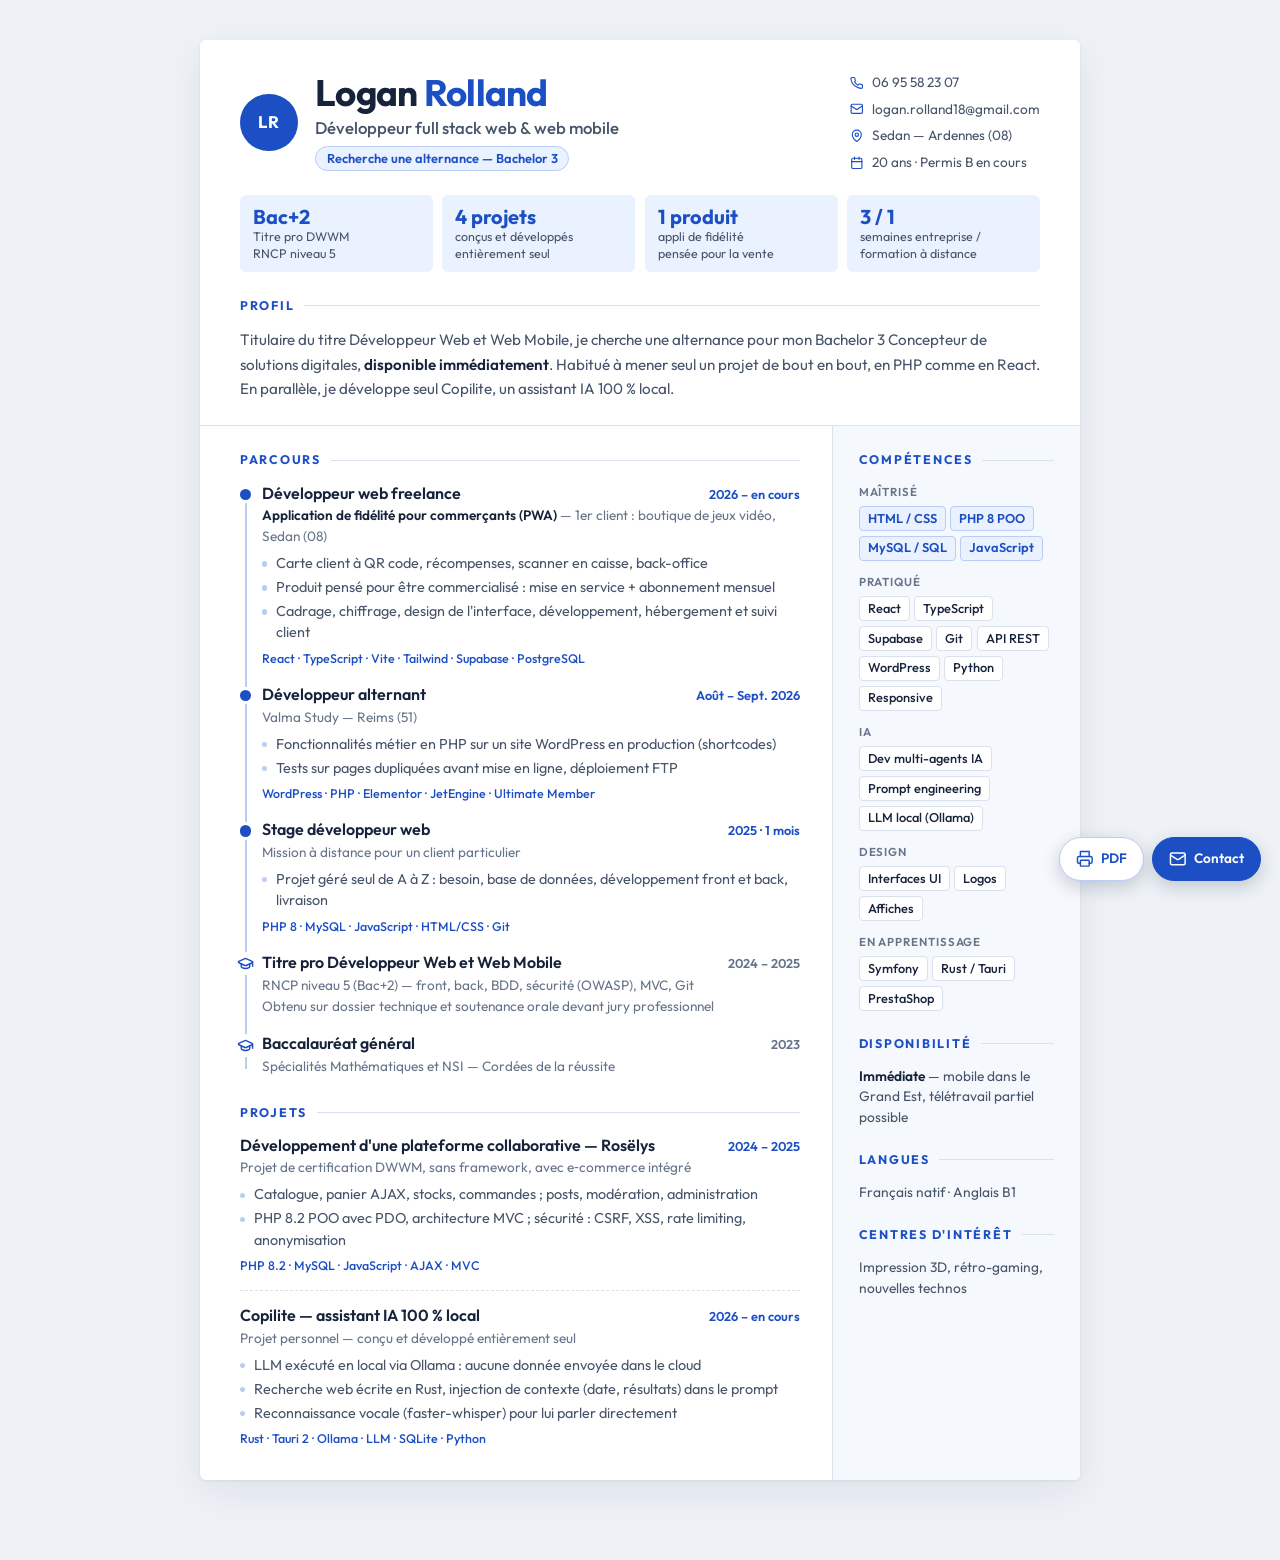
==== commit 28e19944: "CV : appli de fidelite mise en avant, IA, design et Copilite - appli de fidelite presentee comme pro" ====
--- a/index.html
+++ b/index.html
@@ -50,13 +50,13 @@
   <ul class="stats" aria-label="En bref">
     <li><strong>Bac+2</strong><span>Titre pro DWWM<br>RNCP niveau 5</span></li>
     <li><strong>4 projets</strong><span>conçus et développés<br>entièrement seul</span></li>
-    <li><strong>49 pages</strong><span>dossier technique<br>de certification</span></li>
+    <li><strong>1 produit</strong><span>appli de fidélité<br>pensée pour la vente</span></li>
     <li><strong>3 / 1</strong><span>semaines entreprise /<br>formation à distance</span></li>
   </ul>
 
   <section class="profil" aria-labelledby="t-profil">
     <h2 id="t-profil" class="st">Profil</h2>
-    <p>Titulaire du titre Développeur Web et Web Mobile, je cherche une alternance pour mon Bachelor 3 Concepteur de solutions digitales, <strong>disponible immédiatement</strong>. J'ai l'habitude de mener un projet seul de bout en bout, du recueil du besoin à la mise en ligne, en PHP comme en React, avec une attention particulière à la sécurité et à la qualité du code.</p>
+    <p>Titulaire du titre Développeur Web et Web Mobile, je cherche une alternance pour mon Bachelor 3 Concepteur de solutions digitales, <strong>disponible immédiatement</strong>. Habitué à mener seul un projet de bout en bout, en PHP comme en React. En parallèle, je développe seul Copilite, un assistant IA 100 % local.</p>
   </section>
 
   <div class="body">
@@ -73,10 +73,11 @@
               <h3>Développeur web freelance</h3>
               <span class="tl-date">2026 – en cours</span>
             </div>
-            <p class="tl-sub">Projet client — commerce local, Sedan (08)</p>
+            <p class="tl-sub"><strong class="tl-product">Application de fidélité pour commerçants (PWA)</strong> — 1er client : boutique de jeux vidéo, Sedan (08)</p>
             <ul class="tl-desc">
-              <li>Application de fidélité (PWA) : compte client, carte à QR code, récompenses, scanner en caisse, back-office</li>
-              <li>Cadrage, chiffrage, développement, hébergement et suivi client en autonomie</li>
+              <li>Carte client à QR code, récompenses, scanner en caisse, back-office</li>
+              <li>Produit pensé pour être commercialisé : mise en service + abonnement mensuel</li>
+              <li>Cadrage, chiffrage, design de l'interface, développement, hébergement et suivi client</li>
             </ul>
             <p class="tl-tags">React · TypeScript · Vite · Tailwind · Supabase · PostgreSQL</p>
           </li>
@@ -88,10 +89,10 @@
             </div>
             <p class="tl-sub">Valma Study — Reims (51)</p>
             <ul class="tl-desc">
-              <li>Fonctionnalités métier en PHP sur un site WordPress en production (shortcodes, JetEngine, Ultimate Member)</li>
+              <li>Fonctionnalités métier en PHP sur un site WordPress en production (shortcodes)</li>
               <li>Tests sur pages dupliquées avant mise en ligne, déploiement FTP</li>
             </ul>
-            <p class="tl-tags">WordPress · PHP · Elementor · JetEngine</p>
+            <p class="tl-tags">WordPress · PHP · Elementor · JetEngine · Ultimate Member</p>
           </li>
 
           <li class="tl-item">
@@ -131,12 +132,12 @@
 
         <article class="project">
           <div class="tl-head">
-            <h3>Rosëlys — plateforme collaborative et e-commerce</h3>
+            <h3>Développement d'une plateforme collaborative — Rosëlys</h3>
             <span class="tl-date">2024 – 2025</span>
           </div>
-          <p class="tl-sub">Projet de certification DWWM, sans framework</p>
+          <p class="tl-sub">Projet de certification DWWM, sans framework, avec e&#8209;commerce intégré</p>
           <ul class="tl-desc">
-            <li>Boutique intégrée : catalogue, panier AJAX, stocks, commandes ; posts, modération, administration</li>
+            <li>Catalogue, panier AJAX, stocks, commandes ; posts, modération, administration</li>
             <li>PHP 8.2 POO avec PDO, architecture MVC ; sécurité : CSRF, XSS, rate limiting, anonymisation</li>
           </ul>
           <p class="tl-tags">PHP 8.2 · MySQL · JavaScript · AJAX · MVC</p>
@@ -147,11 +148,13 @@
             <h3>Copilite — assistant IA 100 % local</h3>
             <span class="tl-date">2026 – en cours</span>
           </div>
-          <p class="tl-sub">Projet personnel — application de bureau</p>
+          <p class="tl-sub">Projet personnel — conçu et développé entièrement seul</p>
           <ul class="tl-desc">
-            <li>Assistant conversationnel sans cloud : modèle local via Ollama, recherche web écrite en Rust, historique SQLite</li>
+            <li>LLM exécuté en local via Ollama : aucune donnée envoyée dans le cloud</li>
+            <li>Recherche web écrite en Rust, injection de contexte (date, résultats) dans le prompt</li>
+            <li>Reconnaissance vocale (faster-whisper) pour lui parler directement</li>
           </ul>
-          <p class="tl-tags">Rust · Tauri 2 · Ollama · SQLite · Python</p>
+          <p class="tl-tags">Rust · Tauri 2 · Ollama · LLM · SQLite · Python</p>
         </article>
       </section>
 
@@ -180,6 +183,21 @@
           <li>API REST</li>
           <li>WordPress</li>
           <li>Python</li>
+          <li>Responsive</li>
+        </ul>
+
+        <h3 class="sk-label">IA</h3>
+        <ul class="chips">
+          <li>Dev multi-agents IA</li>
+          <li>Prompt engineering</li>
+          <li>LLM local (Ollama)</li>
+        </ul>
+
+        <h3 class="sk-label">Design</h3>
+        <ul class="chips">
+          <li>Interfaces UI</li>
+          <li>Logos</li>
+          <li>Affiches</li>
         </ul>
 
         <h3 class="sk-label">En apprentissage</h3>
@@ -188,15 +206,11 @@
           <li>Rust / Tauri</li>
           <li>PrestaShop</li>
         </ul>
-
-        <h3 class="sk-label">Méthodes</h3>
-        <p class="side-text">MVC, sécurité web (OWASP), responsive, documentation technique</p>
       </section>
 
       <section aria-labelledby="t-dispo">
         <h2 id="t-dispo" class="st">Disponibilité</h2>
-        <p class="side-text"><strong>Immédiate</strong> — Bachelor 3 Concepteur de solutions digitales<br>
-        Mobile dans le Grand Est, télétravail partiel possible</p>
+        <p class="side-text"><strong>Immédiate</strong> — mobile dans le Grand Est, télétravail partiel possible</p>
       </section>
 
       <section aria-labelledby="t-lang">
@@ -206,13 +220,13 @@
 
       <section aria-labelledby="t-int">
         <h2 id="t-int" class="st">Centres d'intérêt</h2>
-        <p class="side-text">IA locale, modélisation et impression 3D, rétro-gaming</p>
+        <p class="side-text">Impression 3D, rétro-gaming, nouvelles technos</p>
       </section>
       <!-- QR code : uniquement sur la version imprimee / PDF -->
       <div class="qr-block" aria-hidden="true">
         <svg class="qr" xmlns="http://www.w3.org/2000/svg" shape-rendering="crispEdges" viewBox="0 0 33 33"><path stroke="#16233a" d="M0 0.5h7m1 0h1m1 0h1m1 0h1m1 0h1m1 0h1m3 0h1m5 0h7m-33 1h1m5 0h1m1 0h1m8 0h1m1 0h1m4 0h1m1 0h1m5 0h1m-33 1h1m1 0h3m1 0h1m1 0h1m1 0h2m4 0h4m1 0h1m1 0h1m2 0h1m1 0h3m1 0h1m-33 1h1m1 0h3m1 0h1m4 0h1m9 0h1m1 0h2m1 0h1m1 0h3m1 0h1m-33 1h1m1 0h3m1 0h1m1 0h8m2 0h1m1 0h3m3 0h1m1 0h3m1 0h1m-33 1h1m5 0h1m3 0h1m2 0h2m2 0h2m1 0h5m1 0h1m5 0h1m-33 1h7m1 0h1m1 0h1m1 0h1m1 0h1m1 0h1m1 0h1m1 0h1m1 0h1m1 0h1m1 0h7m-22 1h1m1 0h2m3 0h3m2 0h1m-24 1h1m2 0h9m2 0h7m3 0h2m2 0h1m1 0h3m-32 1h2m4 0h1m1 0h1m1 0h1m2 0h2m2 0h3m1 0h2m4 0h3m1 0h1m-33 1h3m1 0h1m1 0h1m5 0h1m1 0h5m1 0h4m2 0h1m1 0h5m-32 1h2m1 0h1m2 0h2m1 0h1m3 0h1m2 0h1m2 0h1m1 0h6m2 0h3m-32 1h2m3 0h1m1 0h2m1 0h1m1 0h8m2 0h1m2 0h2m-28 1h1m3 0h1m6 0h2m3 0h2m1 0h1m1 0h1m5 0h1m2 0h1m-30 1h1m1 0h1m1 0h2m4 0h4m1 0h2m8 0h1m1 0h2m-30 1h1m2 0h1m1 0h1m1 0h1m1 0h1m1 0h3m1 0h1m2 0h2m5 0h1m3 0h2m1 0h1m-32 1h2m1 0h3m1 0h3m1 0h2m2 0h1m2 0h2m1 0h1m1 0h5m-29 1h4m3 0h3m1 0h1m1 0h3m2 0h3m1 0h1m3 0h1m1 0h1m1 0h1m1 0h1m-33 1h1m1 0h1m1 0h4m1 0h1m1 0h2m2 0h2m2 0h5m2 0h2m1 0h4m-32 1h4m3 0h1m1 0h5m2 0h2m3 0h2m2 0h1m1 0h3m-29 1h1m1 0h4m1 0h2m1 0h1m1 0h1m9 0h1m2 0h1m1 0h1m2 0h1m-33 1h3m2 0h1m1 0h3m3 0h1m2 0h1m1 0h1m1 0h4m3 0h4m-31 1h1m2 0h5m1 0h3m3 0h2m3 0h4m1 0h1m1 0h2m1 0h3m-33 1h1m1 0h2m6 0h3m1 0h1m1 0h2m4 0h2m4 0h1m1 0h2m-32 1h3m3 0h1m1 0h1m2 0h6m2 0h2m2 0h6m2 0h2m-25 1h1m1 0h1m1 0h1m2 0h2m1 0h1m5 0h1m3 0h1m1 0h2m-32 1h7m1 0h1m1 0h1m1 0h5m1 0h4m1 0h2m1 0h1m1 0h1m1 0h1m-31 1h1m5 0h1m1 0h5m1 0h1m5 0h1m2 0h2m3 0h5m-33 1h1m1 0h3m1 0h1m1 0h2m3 0h3m1 0h2m1 0h1m2 0h6m-29 1h1m1 0h3m1 0h1m1 0h1m3 0h3m6 0h2m2 0h1m1 0h1m1 0h4m-33 1h1m1 0h3m1 0h1m3 0h5m1 0h4m1 0h1m3 0h1m1 0h3m1 0h2m-33 1h1m5 0h1m3 0h2m2 0h3m6 0h1m3 0h6m-33 1h7m1 0h2m1 0h4m2 0h1m5 0h3m1 0h3"/></svg>
-        <p class="qr-label">Version en ligne</p>
-        <p class="qr-url">loganrolland18.github.io<br>/CurriculumVitae</p>
+        <p class="qr-label">En ligne</p>
+        <p class="qr-url">loganrolland18<br>.github.io<br>/CurriculumVitae</p>
       </div>
 
     </aside>
--- a/styles.css
+++ b/styles.css
@@ -307,6 +307,8 @@
   color: var(--muted);
   margin-top: 0.05rem;
 }
+
+.tl-product { color: var(--text); font-weight: 600; }
 
 .tl-desc {
   margin-top: 0.35rem;
@@ -653,15 +655,30 @@
   .actions, .contact-backdrop, .contact-panel { display: none !important; }
 
   /* Le QR se cale tout en bas de la colonne laterale, dans le coin vide.
-     Marge blanche de 2 modules autour : necessaire a la lecture. */
+     Texte a cote du code (et non dessous) pour tenir dans la hauteur ;
+     l'ensemble reste centre. Marge blanche de 2 modules autour du code :
+     necessaire a la lecture. */
   .qr-block {
-    display: block;
+    display: grid;
+    grid-template-columns: auto auto;
+    grid-template-rows: auto auto;
+    align-content: center;
+    justify-content: center;
+    column-gap: 0.5rem;
     margin-top: auto;
-    padding-top: 0.8rem;
+    padding-top: 0.4rem;
     break-inside: avoid;
-    text-align: center;
-  }
-  svg.qr { padding: 0.35rem; margin: 0 auto; background: #fff; box-sizing: content-box; }
+  }
+  svg.qr {
+    grid-row: 1 / 3;
+    width: 4.8rem;
+    height: 4.8rem;
+    padding: 0.3rem;
+    background: #fff;
+    box-sizing: content-box;
+  }
+  .qr-label { align-self: end; margin-top: 0; }
+  .qr-url { align-self: start; }
 
   .header { padding: 0 0 0.9rem; }
   .stats { padding: 0; }
@@ -669,7 +686,7 @@
 
   .body {
     margin-top: 1rem;
-    grid-template-columns: minmax(0, 1fr) 14.5rem;
+    grid-template-columns: minmax(0, 1fr) 13.5rem;
   }
   .main { padding: 1rem 1.4rem 0 0; gap: 1.1rem; }
   .side { padding: 1rem 0 0 1.2rem; gap: 1rem; background: none; }
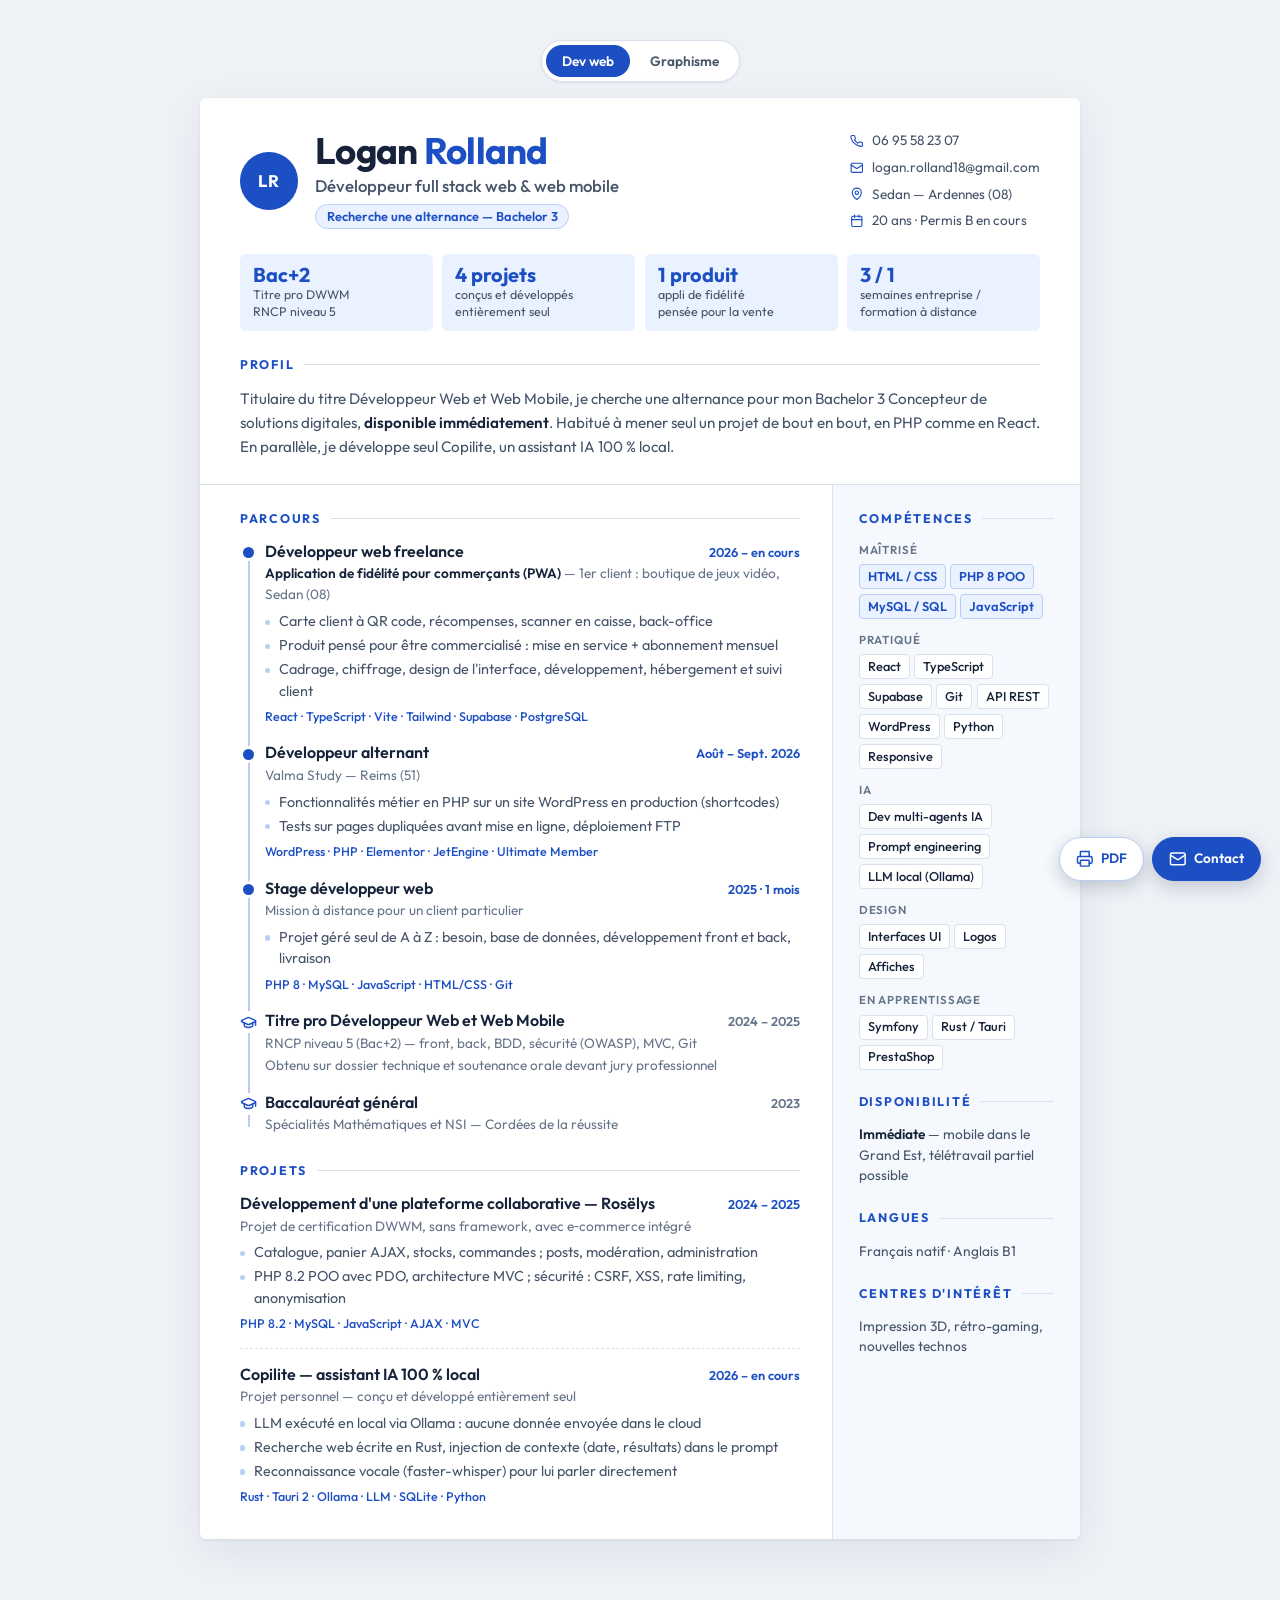
==== commit 7d52aec3: "CV : version graphisme (vert) + selecteur Dev web / Graphisme - graphisme.html : CV oriente creation" ====
--- a/index.html
+++ b/index.html
@@ -17,6 +17,10 @@
 <link rel="stylesheet" href="styles.css">
 </head>
 <body>
+<nav class="cv-switch" aria-label="Version du CV">
+  <a href="index.html" aria-current="page">Dev web</a>
+  <a href="graphisme.html">Graphisme</a>
+</nav>
 <main class="page">
 
   <!-- ============ EN-TETE ============ -->
--- a/styles.css
+++ b/styles.css
@@ -39,6 +39,10 @@
   padding: 2.5rem 1rem 5rem;
   -webkit-print-color-adjust: exact;
   print-color-adjust: exact;
+  /* Pas de ligatures (fi, fl...) : dans le PDF, « fidélité » deviendrait
+     un caractere special que les logiciels de tri ne reconnaissent pas. */
+  font-variant-ligatures: none;
+  font-feature-settings: "liga" 0, "clig" 0;
 }
 
 ul, ol { list-style: none; }
@@ -57,6 +61,35 @@
 }
 
 /* ------------------------------------------------------------------
+   Selecteur de version (dev web / graphisme) — ecran uniquement
+   ------------------------------------------------------------------ */
+.cv-switch {
+  display: flex;
+  justify-content: center;
+  gap: 0.25rem;
+  width: fit-content;
+  margin: 0 auto 1rem;
+  padding: 0.25rem;
+  background: var(--surface);
+  border: 1px solid var(--border);
+  border-radius: 999px;
+  box-shadow: 0 1px 3px rgba(20, 35, 60, 0.08);
+}
+.cv-switch a {
+  padding: 0.35rem 1rem;
+  border-radius: 999px;
+  font-size: 0.85rem;
+  font-weight: 600;
+  color: var(--text-2);
+  text-decoration: none;
+}
+.cv-switch a:hover { color: var(--accent); }
+.cv-switch a[aria-current="page"] {
+  background: var(--accent);
+  color: #fff;
+}
+
+/* ------------------------------------------------------------------
    Feuille
    ------------------------------------------------------------------ */
 .page {
@@ -236,50 +269,42 @@
    Frise chronologique
    ------------------------------------------------------------------ */
 .timeline {
-  position: relative;
-  padding-left: 1.35rem;
-}
-/* Ligne verticale */
-.timeline::before {
-  content: '';
-  position: absolute;
-  left: 0.32rem;
-  top: 0.5rem;
-  bottom: 0.5rem;
-  width: 2px;
-  background: var(--accent-border);
+  /* Aucun element positionne (position: relative/absolute) dans la frise :
+     Chrome ecrit le texte positionne a part dans le PDF, ce qui le separe
+     de ses titres pour les logiciels de tri (ATS). Ligne, points et icones
+     sont donc dessines en arriere-plan. La marge negative laisse la place
+     a l'icone de diplome sans decaler le texte. */
+  margin-left: -0.3rem;
+  background: linear-gradient(var(--accent-border), var(--accent-border)) no-repeat;
+  background-position: 0.82rem 0.5rem;
+  background-size: 2px calc(100% - 1rem);
 }
 
 .tl-item {
-  position: relative;
+  padding-left: 1.85rem;
   padding-bottom: 1rem;
 }
-.tl-item:last-child { padding-bottom: 0; }
-
-/* Point plein pour l'experience ; icone de diplome pour la formation
-   (comprehensible sans legende). */
+/* Point plein dessine en pseudo-element flottant (ni position:absolute,
+   ni degrade) : rendu identique dans tous les lecteurs PDF. */
 .tl-item::before {
   content: '';
-  position: absolute;
-  left: -1.35rem;
-  top: 0.38rem;
+  float: left;
   width: 0.7rem;
   height: 0.7rem;
+  margin: 0.38rem 0 0 -1.35rem;
   border-radius: 50%;
   background: var(--accent);
   box-shadow: 0 0 0 3px var(--surface);
 }
+.tl-item:last-child { padding-bottom: 0; }
+
+/* Formation : icone de diplome sur un disque blanc, meme axe que les points */
 .tl-edu::before {
-  /* Centree sur le meme axe que les points pleins */
-  left: -1.6rem;
-  top: 0.15rem;
-  width: 1.2rem;
-  height: 1.2rem;
-  background:
-    url("data:image/svg+xml,%3Csvg xmlns='http://www.w3.org/2000/svg' viewBox='0 0 24 24' fill='none' stroke='%231d4fc4' stroke-width='2' stroke-linecap='round' stroke-linejoin='round'%3E%3Cpath d='M21.42 10.922a1 1 0 0 0-.019-1.838L12.83 5.18a2 2 0 0 0-1.66 0L2.6 9.08a1 1 0 0 0 0 1.832l8.57 3.908a2 2 0 0 0 1.66 0z'/%3E%3Cpath d='M22 10v6'/%3E%3Cpath d='M6 12.5V16a6 3 0 0 0 12 0v-3.5'/%3E%3C/svg%3E")
-    center / 1.05rem no-repeat,
-    var(--surface);
-  box-shadow: 0 0 0 2px var(--surface);
+  width: 1.36rem;
+  height: 1.36rem;
+  margin: 0.07rem 0 0 -1.68rem;
+  box-shadow: none;
+  background: var(--surface) url("data:image/svg+xml,%3Csvg xmlns='http://www.w3.org/2000/svg' viewBox='0 0 24 24' fill='none' stroke='%231d4fc4' stroke-width='2' stroke-linecap='round' stroke-linejoin='round'%3E%3Cpath d='M21.42 10.922a1 1 0 0 0-.019-1.838L12.83 5.18a2 2 0 0 0-1.66 0L2.6 9.08a1 1 0 0 0 0 1.832l8.57 3.908a2 2 0 0 0 1.66 0z'/%3E%3Cpath d='M22 10v6'/%3E%3Cpath d='M6 12.5V16a6 3 0 0 0 12 0v-3.5'/%3E%3C/svg%3E") no-repeat center / 1.05rem 1.05rem;
 }
 
 .tl-head {
@@ -317,15 +342,14 @@
   line-height: 1.5;
 }
 .tl-desc li {
-  position: relative;
-  padding-left: 0.9rem;
+  display: flex;
+  gap: 0.58rem;
 }
 .tl-desc li + li { margin-top: 0.15rem; }
 .tl-desc li::before {
   content: '';
-  position: absolute;
-  left: 0;
-  top: 0.6em;
+  flex-shrink: 0;
+  margin-top: 0.6em;
   width: 0.32rem;
   height: 0.32rem;
   border-radius: 50%;
@@ -652,7 +676,7 @@
     overflow: visible;
   }
 
-  .actions, .contact-backdrop, .contact-panel { display: none !important; }
+  .actions, .contact-backdrop, .contact-panel, .cv-switch { display: none !important; }
 
   /* Le QR se cale tout en bas de la colonne laterale, dans le coin vide.
      Texte a cote du code (et non dessous) pour tenir dans la hauteur ;
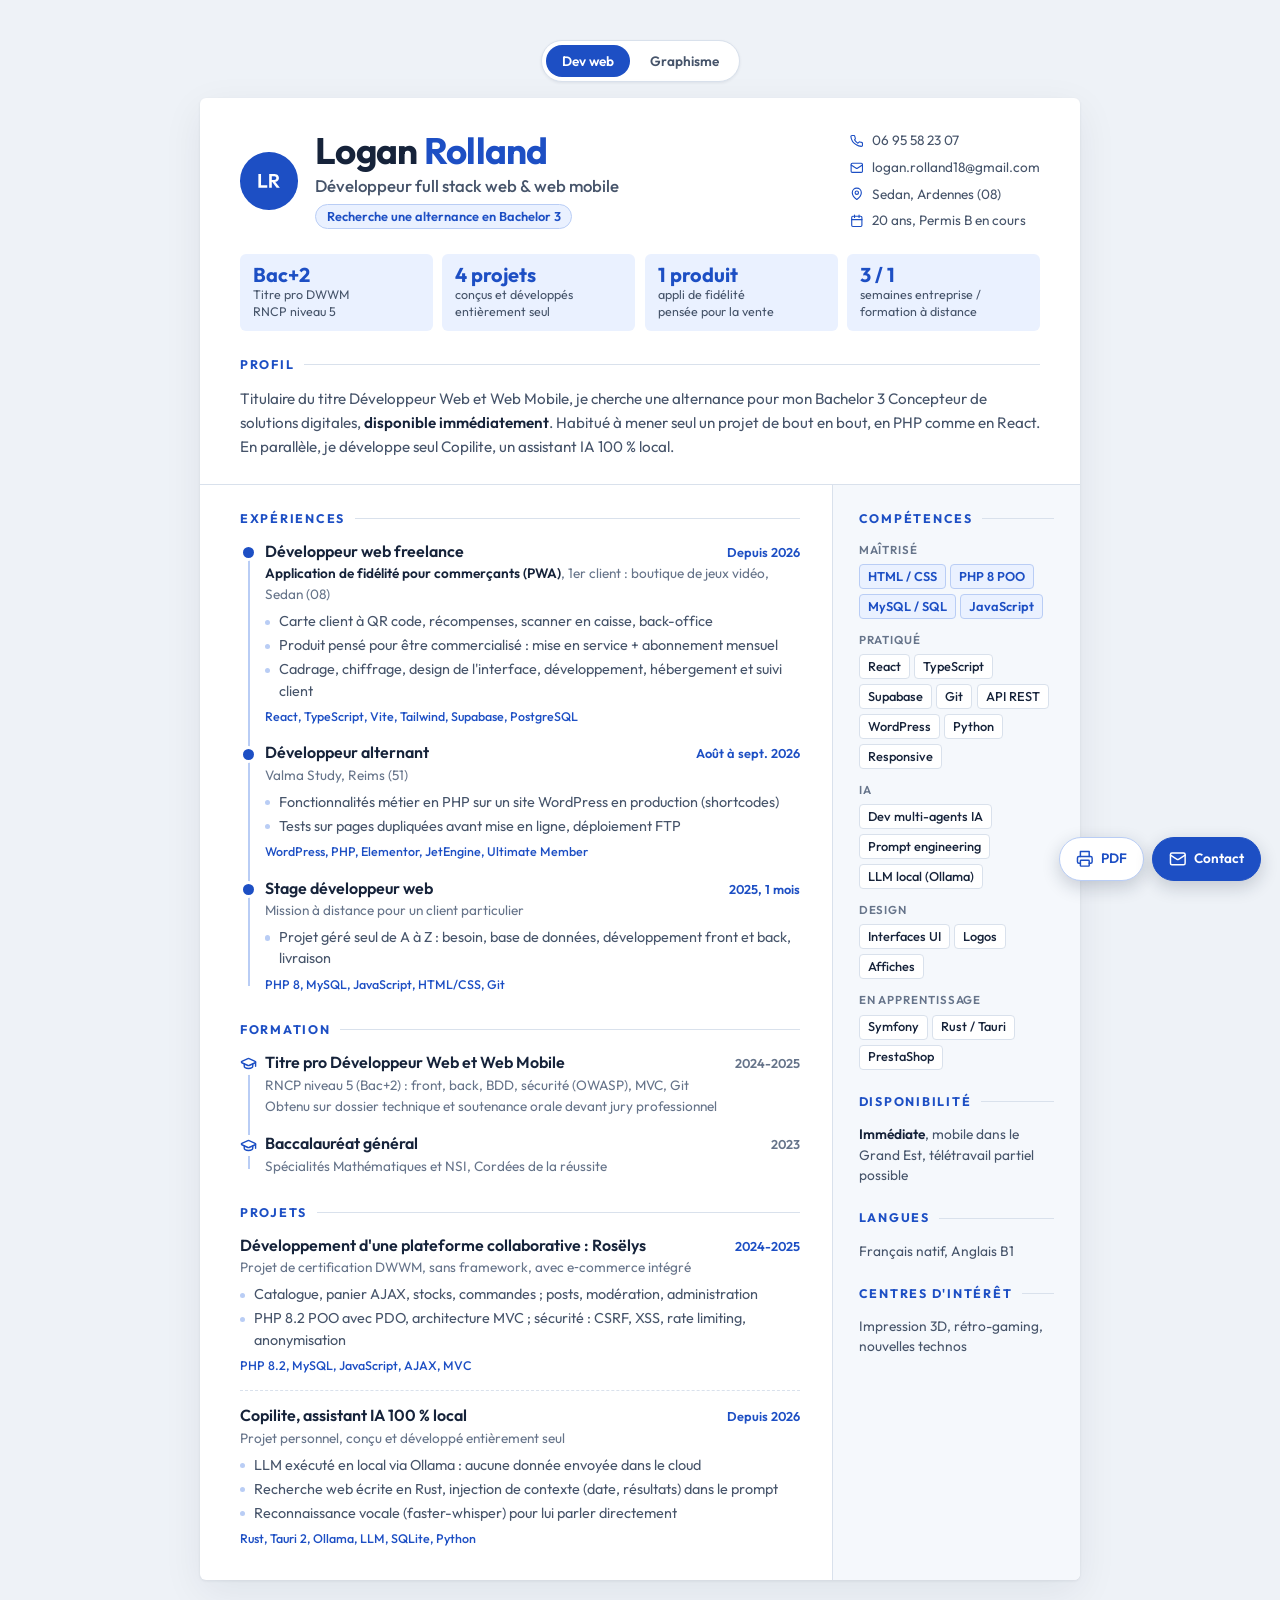
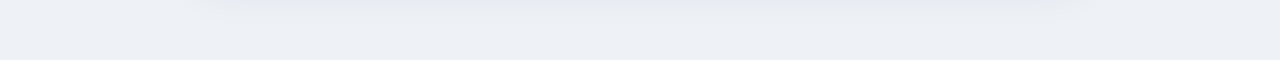
==== commit 7e009d82: "CV : textes sans tirets ni points medians, sections Experiences / Formation, monogramme vectoriel (l" ====
--- a/index.html
+++ b/index.html
@@ -3,7 +3,7 @@
 <head>
 <meta charset="UTF-8">
 <meta name="viewport" content="width=device-width, initial-scale=1">
-<title>CV – Logan Rolland – Développeur full stack web &amp; web mobile, alternance Bachelor 3</title>
+<title>CV Logan Rolland : Développeur full stack web &amp; web mobile, alternance Bachelor 3</title>
 <meta name="description" content="Logan Rolland, développeur web full stack (PHP, JavaScript, React) titulaire du titre DWWM. Recherche une alternance Bachelor 3 — Sedan, Ardennes, Grand Est.">
 <meta property="og:type" content="profile">
 <meta property="og:locale" content="fr_FR">
@@ -26,12 +26,12 @@
   <!-- ============ EN-TETE ============ -->
   <header class="header">
     <div class="identity">
-      <div class="avatar" aria-hidden="true">LR</div>
       <div>
         <h1 class="name">Logan <span>Rolland</span></h1>
         <p class="headline">Développeur full stack web&nbsp;&amp;&nbsp;web&nbsp;mobile</p>
-        <p class="headline-sub">Recherche une alternance — Bachelor 3</p>
+        <p class="headline-sub">Recherche une alternance en Bachelor 3</p>
       </div>
+      <div class="avatar" aria-hidden="true"><svg class="mono" viewBox="0 -703 1196 703" aria-hidden="true"><path fill="currentColor" d="M71.75 0.0V-703.0H208V0ZM171.75 0.0V-121.25H529.5V0.0Z M727.5 -293.75V-399.5H890.5Q940.5 -399.5 968.0 -425.125Q995.5 -450.75 995.5 -495.75Q995.5 -537.0 968.375 -564.5Q941.25 -592.0 891.25 -592.0H727.5V-703.0H903Q971 -703 1022.5 -676.375Q1074.0 -649.75 1102.625 -603.625Q1131.25 -557.5 1131.25 -498.0Q1131.25 -436.25 1102.5 -390.5Q1073.75 -344.75 1021.75 -319.25Q969.75 -293.75 900.5 -293.75ZM627.75 0.0V-703.0H764V0ZM1011.75 0.0 779.5 -304.0 904.75 -343.0 1177.25 0.0Z"/></svg></div>
     </div>
 
     <ul class="contacts">
@@ -43,10 +43,10 @@
         logan.rolland18@gmail.com</a></li>
       <li>
         <svg viewBox="0 0 24 24" aria-hidden="true"><path d="M20 10c0 6-8 12-8 12s-8-6-8-12a8 8 0 0 1 16 0Z"/><circle cx="12" cy="10" r="3"/></svg>
-        Sedan — Ardennes (08)</li>
+        Sedan, Ardennes (08)</li>
       <li>
         <svg viewBox="0 0 24 24" aria-hidden="true"><rect x="3" y="4" width="18" height="18" rx="2"/><path d="M16 2v4M8 2v4M3 10h18"/></svg>
-        20 ans · Permis B en cours</li>
+        20 ans, Permis B en cours</li>
     </ul>
   </header>
 
@@ -68,55 +68,60 @@
     <div class="main">
 
       <!-- ============ PARCOURS (frise) ============ -->
-      <section aria-labelledby="t-parcours">
-        <h2 id="t-parcours" class="st">Parcours</h2>
+      <section aria-labelledby="t-exp">
+        <h2 id="t-exp" class="st">Expériences</h2>
 
         <ol class="timeline">
           <li class="tl-item">
             <div class="tl-head">
               <h3>Développeur web freelance</h3>
-              <span class="tl-date">2026 – en cours</span>
-            </div>
-            <p class="tl-sub"><strong class="tl-product">Application de fidélité pour commerçants (PWA)</strong> — 1er client : boutique de jeux vidéo, Sedan (08)</p>
+              <span class="tl-date">Depuis 2026</span>
+            </div>
+            <p class="tl-sub"><strong class="tl-product">Application de fidélité pour commerçants (PWA)</strong>, 1er client : boutique de jeux vidéo, Sedan (08)</p>
             <ul class="tl-desc">
               <li>Carte client à QR code, récompenses, scanner en caisse, back-office</li>
               <li>Produit pensé pour être commercialisé : mise en service + abonnement mensuel</li>
               <li>Cadrage, chiffrage, design de l'interface, développement, hébergement et suivi client</li>
             </ul>
-            <p class="tl-tags">React · TypeScript · Vite · Tailwind · Supabase · PostgreSQL</p>
+            <p class="tl-tags">React, TypeScript, Vite, Tailwind, Supabase, PostgreSQL</p>
           </li>
 
           <li class="tl-item">
             <div class="tl-head">
               <h3>Développeur alternant</h3>
-              <span class="tl-date">Août – Sept. 2026</span>
-            </div>
-            <p class="tl-sub">Valma Study — Reims (51)</p>
+              <span class="tl-date">Août à sept. 2026</span>
+            </div>
+            <p class="tl-sub">Valma Study, Reims (51)</p>
             <ul class="tl-desc">
               <li>Fonctionnalités métier en PHP sur un site WordPress en production (shortcodes)</li>
               <li>Tests sur pages dupliquées avant mise en ligne, déploiement FTP</li>
             </ul>
-            <p class="tl-tags">WordPress · PHP · Elementor · JetEngine · Ultimate Member</p>
+            <p class="tl-tags">WordPress, PHP, Elementor, JetEngine, Ultimate Member</p>
           </li>
 
           <li class="tl-item">
             <div class="tl-head">
               <h3>Stage développeur web</h3>
-              <span class="tl-date">2025 · 1 mois</span>
+              <span class="tl-date">2025, 1 mois</span>
             </div>
             <p class="tl-sub">Mission à distance pour un client particulier</p>
             <ul class="tl-desc">
               <li>Projet géré seul de A à Z : besoin, base de données, développement front et back, livraison</li>
             </ul>
-            <p class="tl-tags">PHP 8 · MySQL · JavaScript · HTML/CSS · Git</p>
-          </li>
-
+            <p class="tl-tags">PHP 8, MySQL, JavaScript, HTML/CSS, Git</p>
+          </li>
+        </ol>
+      </section>
+
+      <section aria-labelledby="t-form">
+        <h2 id="t-form" class="st">Formation</h2>
+        <ol class="timeline">
           <li class="tl-item tl-edu">
             <div class="tl-head">
               <h3>Titre pro Développeur Web et Web Mobile</h3>
-              <span class="tl-date">2024 – 2025</span>
-            </div>
-            <p class="tl-sub">RNCP niveau 5 (Bac+2) — front, back, BDD, sécurité (OWASP), MVC, Git</p>
+              <span class="tl-date">2024-2025</span>
+            </div>
+            <p class="tl-sub">RNCP niveau 5 (Bac+2) : front, back, BDD, sécurité (OWASP), MVC, Git</p>
             <p class="tl-sub">Obtenu sur dossier technique et soutenance orale devant jury professionnel</p>
           </li>
 
@@ -125,7 +130,7 @@
               <h3>Baccalauréat général</h3>
               <span class="tl-date">2023</span>
             </div>
-            <p class="tl-sub">Spécialités Mathématiques et NSI — Cordées de la réussite</p>
+            <p class="tl-sub">Spécialités Mathématiques et NSI, Cordées de la réussite</p>
           </li>
         </ol>
       </section>
@@ -136,29 +141,29 @@
 
         <article class="project">
           <div class="tl-head">
-            <h3>Développement d'une plateforme collaborative — Rosëlys</h3>
-            <span class="tl-date">2024 – 2025</span>
+            <h3>Développement d'une plateforme collaborative : Rosëlys</h3>
+            <span class="tl-date">2024-2025</span>
           </div>
           <p class="tl-sub">Projet de certification DWWM, sans framework, avec e&#8209;commerce intégré</p>
           <ul class="tl-desc">
             <li>Catalogue, panier AJAX, stocks, commandes ; posts, modération, administration</li>
             <li>PHP 8.2 POO avec PDO, architecture MVC ; sécurité : CSRF, XSS, rate limiting, anonymisation</li>
           </ul>
-          <p class="tl-tags">PHP 8.2 · MySQL · JavaScript · AJAX · MVC</p>
+          <p class="tl-tags">PHP 8.2, MySQL, JavaScript, AJAX, MVC</p>
         </article>
 
         <article class="project">
           <div class="tl-head">
-            <h3>Copilite — assistant IA 100 % local</h3>
-            <span class="tl-date">2026 – en cours</span>
+            <h3>Copilite, assistant IA 100 % local</h3>
+            <span class="tl-date">Depuis 2026</span>
           </div>
-          <p class="tl-sub">Projet personnel — conçu et développé entièrement seul</p>
+          <p class="tl-sub">Projet personnel, conçu et développé entièrement seul</p>
           <ul class="tl-desc">
             <li>LLM exécuté en local via Ollama : aucune donnée envoyée dans le cloud</li>
             <li>Recherche web écrite en Rust, injection de contexte (date, résultats) dans le prompt</li>
             <li>Reconnaissance vocale (faster-whisper) pour lui parler directement</li>
           </ul>
-          <p class="tl-tags">Rust · Tauri 2 · Ollama · LLM · SQLite · Python</p>
+          <p class="tl-tags">Rust, Tauri 2, Ollama, LLM, SQLite, Python</p>
         </article>
       </section>
 
@@ -214,12 +219,12 @@
 
       <section aria-labelledby="t-dispo">
         <h2 id="t-dispo" class="st">Disponibilité</h2>
-        <p class="side-text"><strong>Immédiate</strong> — mobile dans le Grand Est, télétravail partiel possible</p>
+        <p class="side-text"><strong>Immédiate</strong>, mobile dans le Grand Est, télétravail partiel possible</p>
       </section>
 
       <section aria-labelledby="t-lang">
         <h2 id="t-lang" class="st">Langues</h2>
-        <p class="side-text">Français natif · Anglais B1</p>
+        <p class="side-text">Français natif, Anglais B1</p>
       </section>
 
       <section aria-labelledby="t-int">
@@ -256,9 +261,9 @@
     <strong>Me contacter</strong>
     <button class="contact-close" type="button" aria-label="Fermer">×</button>
   </div>
-  <a href="tel:+33695582307">Appeler — 06 95 58 23 07</a>
-  <a href="mailto:logan.rolland18@gmail.com">Écrire — logan.rolland18@gmail.com</a>
-  <a href="https://maps.google.com/?q=Sedan+Ardennes" target="_blank" rel="noopener noreferrer">Sedan — Ardennes (08)</a>
+  <a href="tel:+33695582307">Appeler : 06 95 58 23 07</a>
+  <a href="mailto:logan.rolland18@gmail.com">Écrire : logan.rolland18@gmail.com</a>
+  <a href="https://maps.google.com/?q=Sedan+Ardennes" target="_blank" rel="noopener noreferrer">Sedan, Ardennes (08)</a>
 </div>
 
 <script>
--- a/styles.css
+++ b/styles.css
@@ -726,3 +726,8 @@
      titres de section. On resserre a l'impression. */
   .st, .sk-label, .qr-label { letter-spacing: 0.04em; }
 }
+
+/* Monogramme dessine en traces vectoriels (pas de texte) : les logiciels
+   de tri (ATS) lisent directement le nom. */
+.identity .avatar { order: -1; }
+.avatar .mono { width: 1.45rem; height: auto; display: block; }
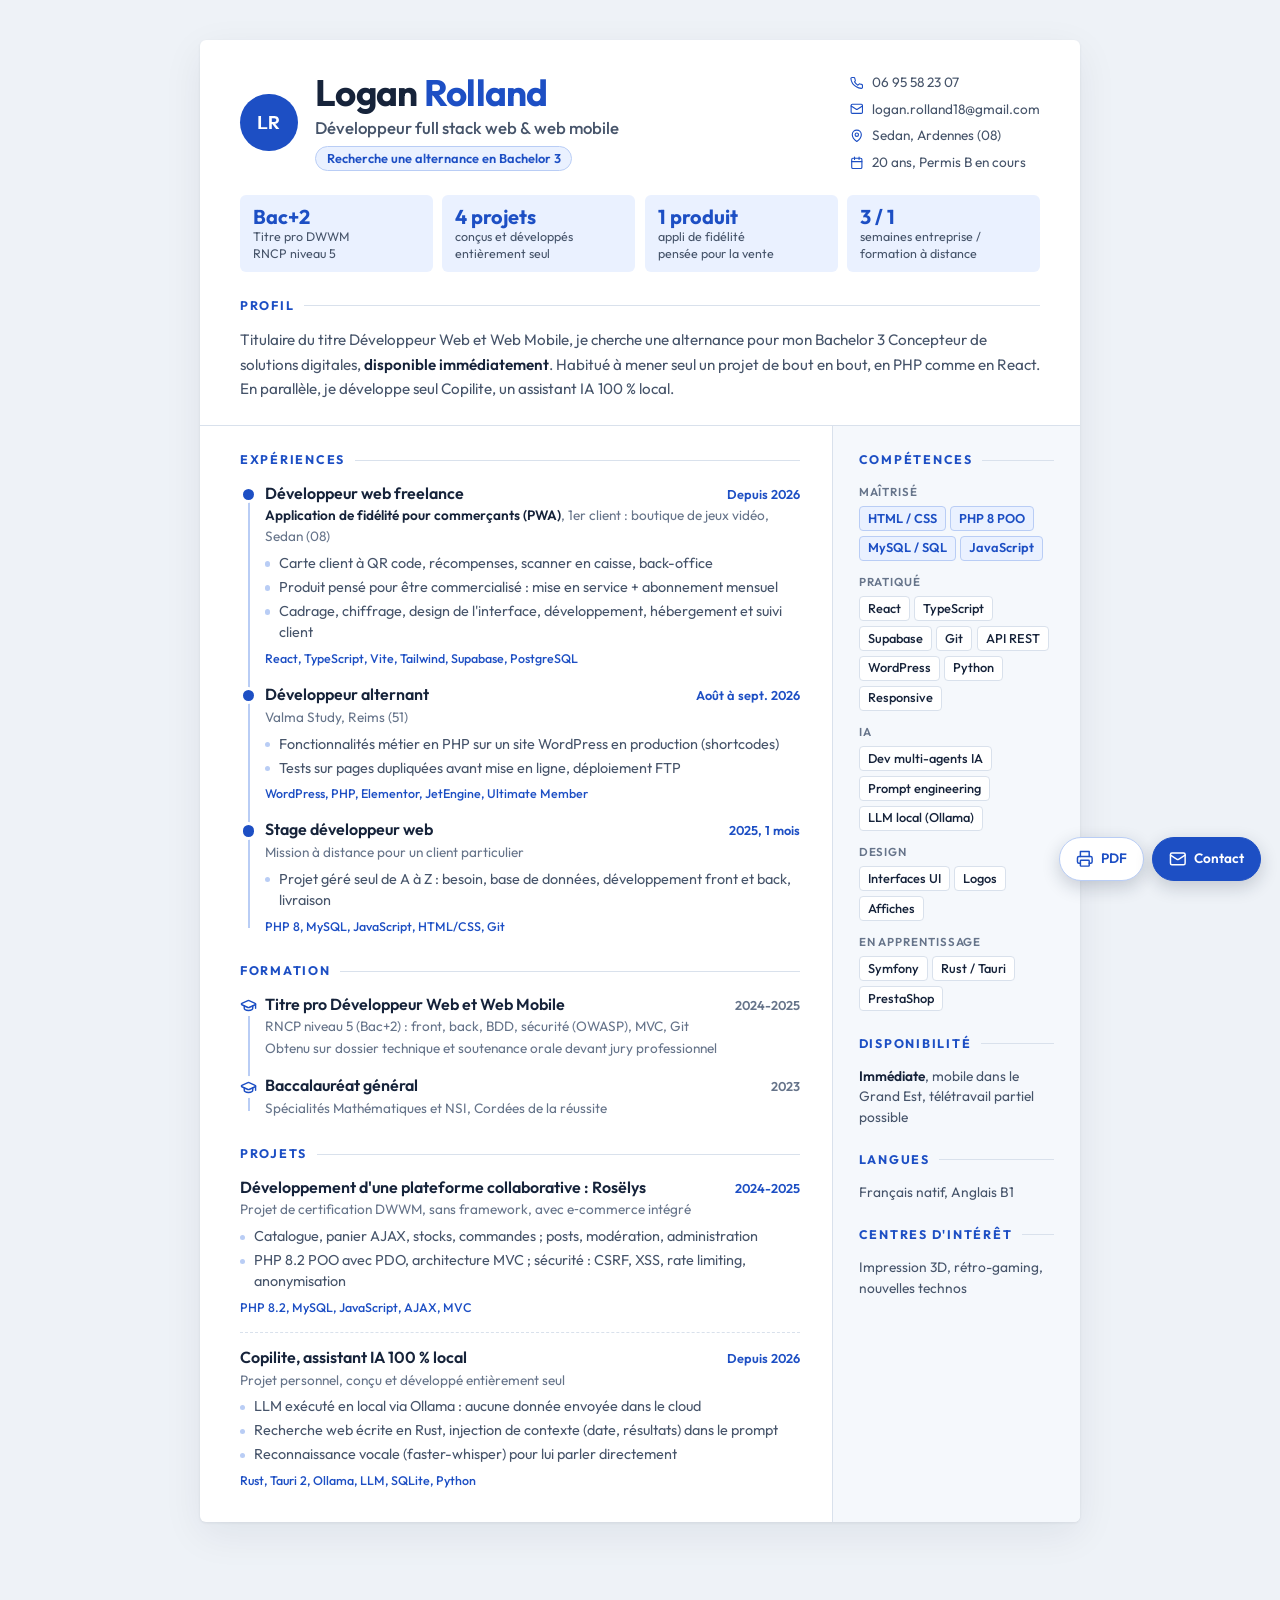
==== commit 60874e65: "CV : retrait de la version graphisme en ligne et du selecteur La version graphisme reste un PDF pers" ====
--- a/index.html
+++ b/index.html
@@ -17,10 +17,6 @@
 <link rel="stylesheet" href="styles.css">
 </head>
 <body>
-<nav class="cv-switch" aria-label="Version du CV">
-  <a href="index.html" aria-current="page">Dev web</a>
-  <a href="graphisme.html">Graphisme</a>
-</nav>
 <main class="page">
 
   <!-- ============ EN-TETE ============ -->
--- a/styles.css
+++ b/styles.css
@@ -58,35 +58,6 @@
   stroke-linecap: round;
   stroke-linejoin: round;
   flex-shrink: 0;
-}
-
-/* ------------------------------------------------------------------
-   Selecteur de version (dev web / graphisme) — ecran uniquement
-   ------------------------------------------------------------------ */
-.cv-switch {
-  display: flex;
-  justify-content: center;
-  gap: 0.25rem;
-  width: fit-content;
-  margin: 0 auto 1rem;
-  padding: 0.25rem;
-  background: var(--surface);
-  border: 1px solid var(--border);
-  border-radius: 999px;
-  box-shadow: 0 1px 3px rgba(20, 35, 60, 0.08);
-}
-.cv-switch a {
-  padding: 0.35rem 1rem;
-  border-radius: 999px;
-  font-size: 0.85rem;
-  font-weight: 600;
-  color: var(--text-2);
-  text-decoration: none;
-}
-.cv-switch a:hover { color: var(--accent); }
-.cv-switch a[aria-current="page"] {
-  background: var(--accent);
-  color: #fff;
 }
 
 /* ------------------------------------------------------------------
@@ -676,7 +647,7 @@
     overflow: visible;
   }
 
-  .actions, .contact-backdrop, .contact-panel, .cv-switch { display: none !important; }
+  .actions, .contact-backdrop, .contact-panel { display: none !important; }
 
   /* Le QR se cale tout en bas de la colonne laterale, dans le coin vide.
      Texte a cote du code (et non dessous) pour tenir dans la hauteur ;
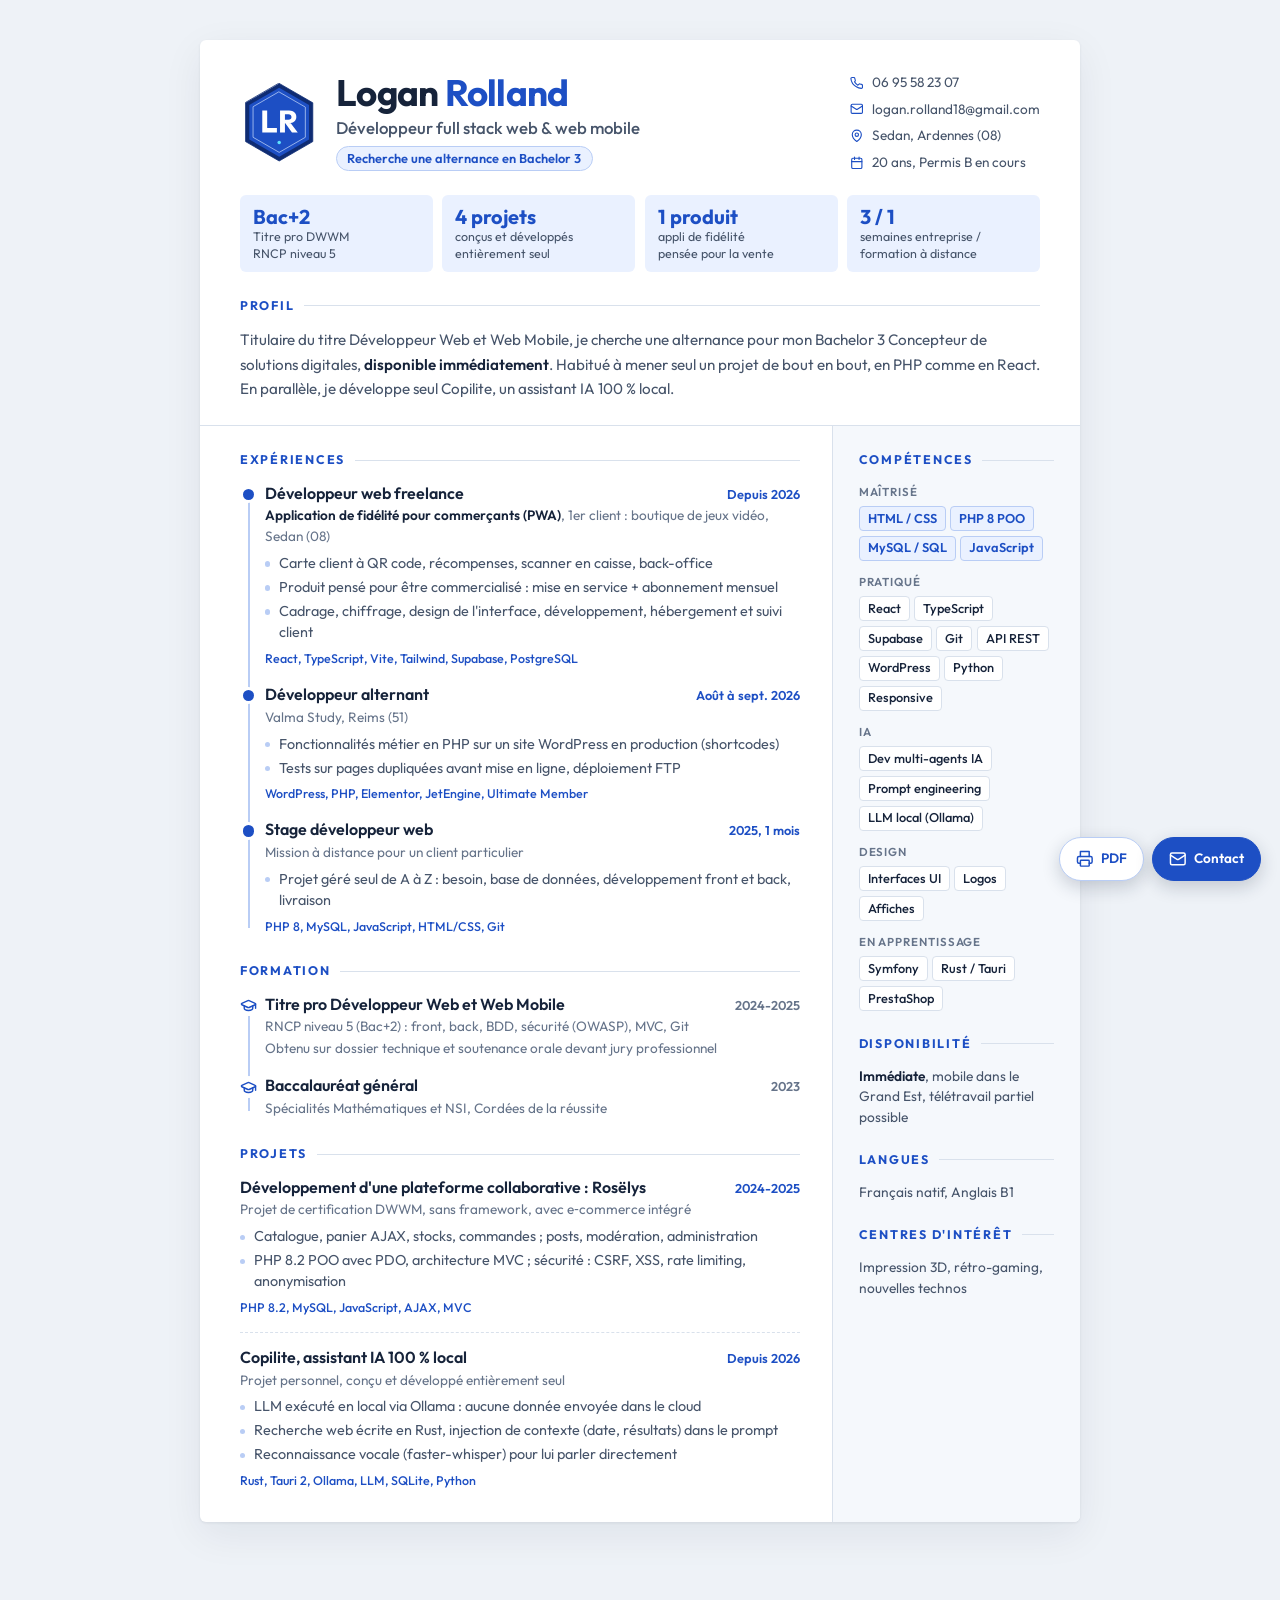
==== commit 7b8c8571: "CV : monogramme hexagonal Co-Authored-By: Claude Opus 5.5 <noreply@anthropic.com>  Claude-Session: h" ====
--- a/index.html
+++ b/index.html
@@ -27,7 +27,7 @@
         <p class="headline">Développeur full stack web&nbsp;&amp;&nbsp;web&nbsp;mobile</p>
         <p class="headline-sub">Recherche une alternance en Bachelor 3</p>
       </div>
-      <div class="avatar" aria-hidden="true"><svg class="mono" viewBox="0 -703 1196 703" aria-hidden="true"><path fill="currentColor" d="M71.75 0.0V-703.0H208V0ZM171.75 0.0V-121.25H529.5V0.0Z M727.5 -293.75V-399.5H890.5Q940.5 -399.5 968.0 -425.125Q995.5 -450.75 995.5 -495.75Q995.5 -537.0 968.375 -564.5Q941.25 -592.0 891.25 -592.0H727.5V-703.0H903Q971 -703 1022.5 -676.375Q1074.0 -649.75 1102.625 -603.625Q1131.25 -557.5 1131.25 -498.0Q1131.25 -436.25 1102.5 -390.5Q1073.75 -344.75 1021.75 -319.25Q969.75 -293.75 900.5 -293.75ZM627.75 0.0V-703.0H764V0ZM1011.75 0.0 779.5 -304.0 904.75 -343.0 1177.25 0.0Z"/></svg></div>
+      <div class="avatar avatar-badge" aria-hidden="true"><svg class="mono-badge" viewBox="0 0 200 200" aria-hidden="true"><polygon points="100.0,1.0 185.7,50.5 185.7,149.5 100.0,199.0 14.3,149.5 14.3,50.5" fill="#0f2c73" stroke="#0f2c73" stroke-width="2" stroke-linejoin="round"/><polygon points="100.0,12.0 176.2,56.0 176.2,144.0 100.0,188.0 23.8,144.0 23.8,56.0" fill="#1d4fc4"/><polygon points="100.0,23.0 166.7,61.5 166.7,138.5 100.0,177.0 33.3,138.5 33.3,61.5" fill="none" stroke="#b9cdf5" stroke-width="2"/><path d="M66.272 121.886V78.114H76.037V121.886ZM73.774 121.886V113.36099999999999H95.44300000000001V121.886ZM109.14500000000001 103.875V96.652H118.38300000000001Q121.297 96.652 122.878 95.17949999999999Q124.459 93.707 124.459 91.16499999999999Q124.459 88.77799999999999 122.8935 87.228Q121.328 85.678 118.414 85.678H109.14500000000001V78.114H119.561Q123.90100000000001 78.114 127.18700000000001 79.77250000000001Q130.473 81.431 132.3175 84.3295Q134.162 87.228 134.162 91.00999999999999Q134.162 94.88499999999999 132.30200000000002 97.768Q130.442 100.651 127.09400000000001 102.263Q123.74600000000001 103.875 119.251 103.875ZM101.674 121.886V78.114H111.43900000000001V121.886ZM125.482 121.886 111.873 103.038 120.77000000000001 100.62 137.014 121.886Z" fill="#fff" transform="translate(100 98) scale(1.28) translate(-100 -100)"/><circle cx="100" cy="152" r="4.5" fill="#5ee0ff"/></svg></div>
     </div>
 
     <ul class="contacts">
--- a/styles.css
+++ b/styles.css
@@ -702,3 +702,7 @@
    de tri (ATS) lisent directement le nom. */
 .identity .avatar { order: -1; }
 .avatar .mono { width: 1.45rem; height: auto; display: block; }
+
+/* Monogramme illustre (traces vectoriels, aucun texte) */
+.avatar-badge { background: none; border-radius: 0; width: 4.9rem; height: 4.9rem; }
+.avatar-badge .mono-badge { width: 100%; height: 100%; display: block; stroke: none; stroke-width: 0; }
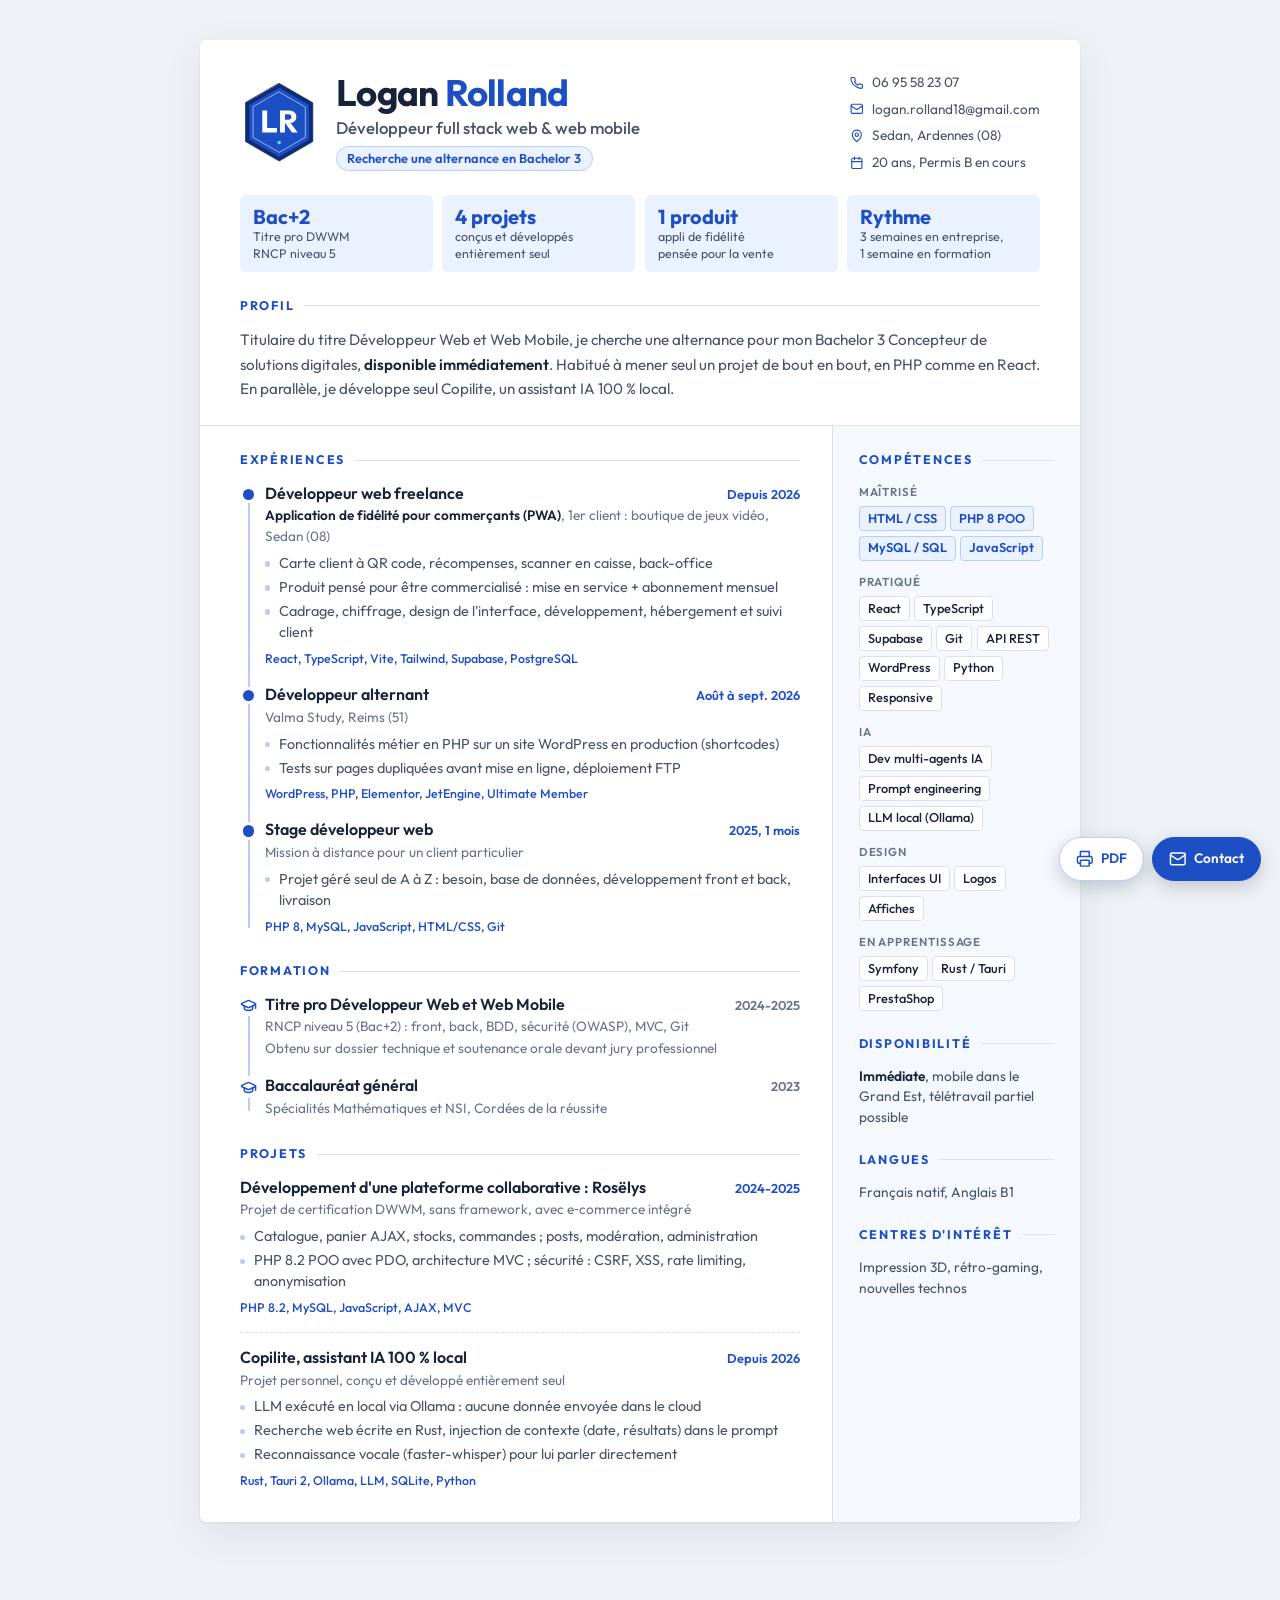
==== commit 70b08801: "CV : case Rythme plus claire Co-Authored-By: Claude Opus 5.5 <noreply@anthropic.com>  Claude-Session" ====
--- a/index.html
+++ b/index.html
@@ -51,7 +51,7 @@
     <li><strong>Bac+2</strong><span>Titre pro DWWM<br>RNCP niveau 5</span></li>
     <li><strong>4 projets</strong><span>conçus et développés<br>entièrement seul</span></li>
     <li><strong>1 produit</strong><span>appli de fidélité<br>pensée pour la vente</span></li>
-    <li><strong>3 / 1</strong><span>semaines entreprise /<br>formation à distance</span></li>
+    <li><strong>Rythme</strong><span>3 semaines en entreprise,<br>1 semaine en formation</span></li>
   </ul>
 
   <section class="profil" aria-labelledby="t-profil">
